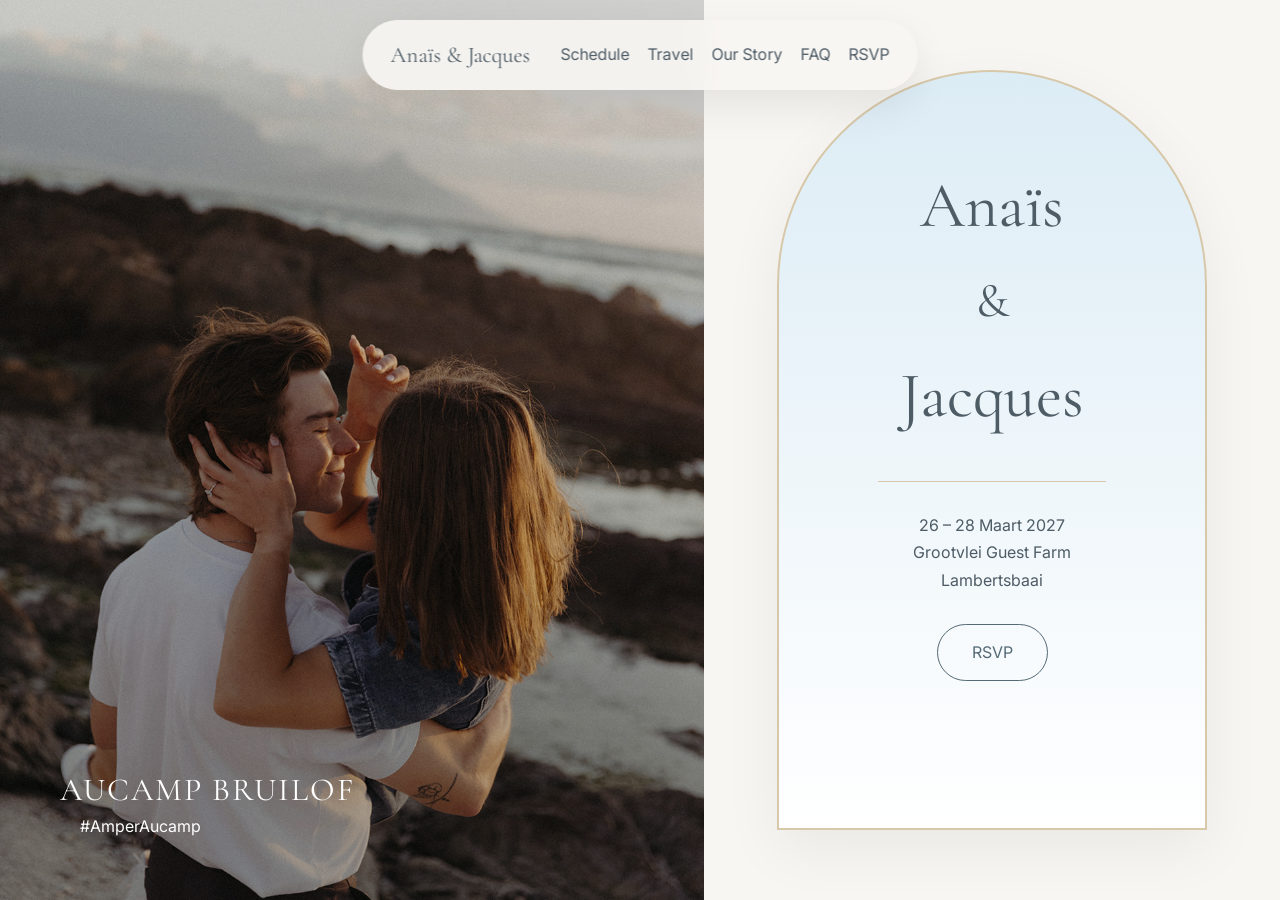
==== index.html @ 13b6222b "first commit" ====
<!DOCTYPE html>
<html lang="en">
<head>
    <meta charset="UTF-8">
    <meta name="viewport" content="width=device-width, initial-scale=1.0">
    <title>Anaïs & Jacques | West Coast Wedding</title>
    <link rel="preconnect" href="https://fonts.googleapis.com">
    <link rel="preconnect" href="https://fonts.gstatic.com" crossorigin>
    <link href="https://fonts.googleapis.com/css2?family=Cormorant+Garamond:wght@300;400;500;600&family=Inter:wght@300;400;500&display=swap" rel="stylesheet">
    <link rel="stylesheet" href="css/main.css">
</head>
<body>

<nav class="floating-nav">
    <div class="brand">Anaïs & Jacques</div>
    <div class="nav-links">
        <a href="#schedule">Schedule</a>
        <a href="#travel">Travel</a>
        <a href="#story">Our Story</a>
        <a href="#faq">FAQ</a>
        <a href="rsvp.html" class="nav-rsvp">RSVP</a>
    </div>
</nav>

<div class="site-split">
    <aside id="leftPanel" class="left-fixed" data-default-bg="assets/images/hero.jpg">
        <div class="left-overlay">
            <p class="hero-title">Aucamp Bruilof</p>
            <p class="hero-hashtag">#AmperAucamp</p>
        </div>
    </aside>

    <main id="rightScroll" class="right-scroll">

        <section class="hero-invitation" id="home" data-bg="assets/images/hero.jpg">
            <div class="invitation-arch">
                <h2>Anaïs</h2>
                <div class="amp">&</div>
                <h2>Jacques</h2>
                <div class="divider"></div>
                <p>26 – 28 Maart 2027</p>
                <p>Grootvlei Guest Farm</p>
                <p>Lambertsbaai</p>
                <a class="btn" href="rsvp.html">RSVP</a>
            </div>
        </section>

        <section class="content-section" id="schedule" data-bg="assets/images/placeholder.jpg">
            <div class="content-panel">
                <h2>Schedule</h2>

                <div class="timeline-item">
                    <h3>Vrydag · 26 Maart</h3>
                    <h4>2:00 PM - Aankoms</h4>
                    <p>Gaste is welkom om vanaf 2:00 PM te arriveer.</p>
                    <!-- <h4>5:00 PM - Verwelkoming</h4> -->
                    <h4>6:00 PM - Verwelkomingsbraai</h4>
                    <p>Sluit by ons aan vir ’n ontspanne aand van lekker kos, drankies en goeie geselskap terwyl ons die trounaweek saam afskop.</p>
                </div>

                <div class="timeline-item">
                    <h3>Saterdag · 27 Maart</h3>
                    <h4>8:30 AM - Troudag Ontbyt</h4>
                    <p>Gaste word uitgenooi vir 'n ontspanne oggend van lekker kos en drankies.</p>
                    <h4>Troudag Placeholder</h4>
                    <p>Placeholdeer</p>
                    <h4>4:00 PM - Seremonie</h4>
                    <p>Seremonie, Canapes en Onthaal</p>
                </div>

                <div class="timeline-item">
                    <h3>Sondag · 28 Maart</h3>
                    <h4>8:30 AM - Afskeidsontbyt</h4>
                    <p>’n Ontspanne ontbyt om die naweek saam af te sluit </p>
                    <h4>11:00 AM - Vertrek</h4>
                </div>
            </div>
        </section>

        <section class="content-section" id="travel" data-bg="assets/images/placeholder.jpg">
            <div class="content-panel">
                <h2>Travel</h2>

                <div class="info-card">
                    <h3>Hoe om daar te kom</h3>
                    <p>Vir gaste wat invlieg, is die naaste lughawe Kaapstad Internasionale Lughawe.
                        Vanaf die lughawe is Lambertsbaai ongeveer 3 ure se ry langs die Weskus. Ons beveel aan dat gaste ’n motor huur of saamry waar moontlik.</p>
                    <!-- add spaces between paragraphs -->
                    <p>&nbsp</p>
                    <p style="font-weight: bold;">Indien genoeg belangstelling op die RSVP vorm aangedui word, sal ons ook ’n shuttle service vanaf Kaapstad reël.</p>
                    <p>&nbsp</p>
                    <p>Die rit bied pragtige Weskus-landskappe en is deel van die ervaring van die naweek. Ons sien uit daarna om julle daar te verwelkom!</p>
                </div>

                <div class="info-card">
                    <h3>Verblyf</h3>
                    <p>Daar is meer as genoeg verblyf op die venue vir al die gaste. Dit sal nader aan die tyd gefinaliseer word</p>
                    <p>&nbsp</p>
                    <p>Vir beplannings- en begrotingsdoeleindes beveel ons aan dat gaste voorsiening maak vir ongeveer R1 500 tot R2 000 per kamer per nag. Die finale bedrag kan effens wissel afhangend van die spesifieke verblyf wat toegeken word.</p>
                    <p>&nbsp</p>
                    <p style="font-weight: bold;">Die meeste van die verblyfopsies is geprys vir twee persone wat ’n kamer deel, en ontbyt vir Saterdag- en Sondagoggend is by die verblyf ingesluit.</p>
                    <p>&nbsp</p>
                    <p>Verdere besonderhede sal mettertyd gekommunikeer word.</p>
                </div>

                <div class="info-card">
                    <h3>Things To Do</h3>
                    <p>Explore the beaches, harbour and West Coast attractions.</p>
                </div>
            </div>
        </section>

        <section class="content-section" id="story" data-bg="assets/images/placeholder.jpg">
            <div class="content-panel">
                <h2>Our Story</h2>
                <p>Add your story here.</p>

                <div class="gallery-grid">
                    <div class="gallery-placeholder"></div>
                    <div class="gallery-placeholder"></div>
                    <div class="gallery-placeholder"></div>
                    <div class="gallery-placeholder"></div>
                </div>
            </div>
        </section>

        <section class="weekend-intro" data-bg="assets/images/placeholder.jpg">
            <div class="intro-inner">
                <h2>Sien jou by die Weskus</h2>
                <p>
                    Join us for a relaxed wedding weekend surrounded by ocean views,
                    great food and the people we love most.
                </p>
            </div>
        </section>

        <section class="faq-section" id="faq" data-bg="assets/images/placeholder.jpg">
            <h2>Questions & Answers</h2>

            <details><summary>What should I wear?</summary><p>Dress code details.</p></details>
            <details><summary>Can I bring a plus one?</summary><p>Invitation specific.</p></details>
            <details><summary>Where should we stay?</summary><p>Accommodation information.</p></details>
        </section>

        <footer>
            <p>Anaïs & Jacques · West Coast Wedding Weekend · March 2027</p>
        </footer>

    </main>
</div>

<script src="js/split-scroll.js"></script>
</body>
</html>
---- css/main.css ----
@import url('https://fonts.googleapis.com/css2?family=Cormorant+Garamond:wght@300;400;500;600&family=Inter:wght@300;400;500&display=swap');

:root {
  --paper: #f8f6f2;
  --paper-dark: #ece6dc;
  --sky: #dcecf5;
  --ocean: #7ea9bb;
  --deep: #556a75;
  --gold: #d8c8aa;
  --text: #4e5c66;
}

* {
  margin: 0;
  padding: 0;
  box-sizing: border-box;
}

html {
  scroll-behavior: smooth;
}

body {
  font-family: 'Inter', sans-serif;
  background: var(--paper);
  color: var(--text);
  line-height: 1.7;
}

/* Make the page use a fixed left column and a scrollable right column */
html, body {
  height: 100%;
}

body {
  overflow: hidden; /* only the right panel scrolls */
}

.site-split {
  min-height: 100vh;
}

.left-fixed {
  position: fixed;
  left: 0;
  top: 0;
  bottom: 0;
  width: 55%;
  background: linear-gradient(rgba(0,0,0,0.18), rgba(0,0,0,0.35)), url('../assets/images/hero.jpg') center/cover no-repeat;
  background-position: 50% 70%; /* nudge focal point (X% Y%) */
  z-index: 1;
  display: flex;
  align-items: flex-end;
  padding: 60px;
  color: white;
  transition: background-image 400ms ease, opacity 300ms ease;
}

.left-fixed .left-overlay {
  position: relative;
  z-index: 2;
}

.right-scroll {
  margin-left: 55%;
  height: 100vh;
  overflow-y: auto;
  -webkit-overflow-scrolling: touch;
  position: relative;
  z-index: 2;
  background: transparent;
}

/* Ensure each right-side section can occupy viewport height so image swaps are noticeable */
.right-scroll section,
.right-scroll footer {
  min-height: 100vh;
}

/* Mobile image block (inserted by JS) - hidden by default */
.mobile-image {
  display: none;
  width: 100%;
  position: relative;
  background-size: cover;
  background-position: center center;
  background-repeat: no-repeat;
  overflow: hidden;
}

.mobile-image .mobile-overlay {
  position: absolute;
  left: 0;
  right: 0;
  bottom: 12%;
  color: white;
  text-align: center;
  padding: 0 20px;
  z-index: 2;
}

.mobile-image .mobile-overlay h1 {
  font-size: 2.6rem;
  margin: 6px 0 4px;
}

.mobile-image.mobile-hero {
  min-height: 100vh;
}

.mobile-image:not(.mobile-hero) {
  min-height: 50vh;
}

/* Narrower left column for smaller screens */

h1, h2, h3, h4 {
  font-family: 'Cormorant Garamond', serif;
  font-weight: 400;
}

.floating-nav {
  position: fixed;
  top: 20px;
  left: 50%;
  transform: translateX(-50%);
  z-index: 1000;
  background: rgba(248,246,242,0.92);
  backdrop-filter: blur(12px);
  border-radius: 999px;
  padding: 16px 28px;
  display: flex;
  gap: 30px;
  align-items: center;
  box-shadow: 0 15px 40px rgba(0,0,0,0.08);
}

.brand {
  font-family: 'Cormorant Garamond', serif;
  font-size: 1.4rem;
}

.nav-links {
  display: flex;
  gap: 18px;
}

.nav-links a {
  text-decoration: none;
  color: var(--text);
}

.hero-layout {
  display: grid;
  grid-template-columns: 62% 38%;
  min-height: 100vh;
}

.hero-photo {
  position: relative;
  min-height: 100vh;
  background: linear-gradient(rgba(0,0,0,0.15), rgba(0,0,0,0.35)),
              url('../assets/images/hero.jpg') center center/cover no-repeat;
  background-position: 50% 35%;
}

.hero-gradient {
  position: absolute;
  inset: 0;
}

.hero-copy {
  position: absolute;
  left: 70px;
  bottom: 70px;
  color: white;
}

.hero-copy h1 {
  font-size: 6rem;
  line-height: 0.9;
  margin: 15px 0;
}

.hero-date,
.hero-title {
  font-family: 'Cormorant Garamond', serif;
  font-weight: 400;
  letter-spacing: 2px;
  text-transform: uppercase;
  font-size: 2rem;
}

.hero-hashtag {
  font-size: 1rem;
  margin-top: -5px;
  margin-left: 20px;
}

.hero-invitation {
  display: flex;
  justify-content: center;
  align-items: center;
  padding: 50px;
  background: var(--paper);
}

.invitation-arch {
  width: 100%;
  max-width: 430px;
  min-height: 760px;
  background: linear-gradient(to bottom, var(--sky), white);
  border: 2px solid var(--gold);
  border-radius: 260px 260px 0 0;
  padding: 80px 50px;
  text-align: center;
  box-shadow: 0 20px 60px rgba(0,0,0,0.06);
}

.eyebrow {
  text-transform: uppercase;
  letter-spacing: 3px;
  font-size: 0.8rem;
}

.invitation-arch h2 {
  font-size: 4rem;
}

.amp {
  font-size: 3rem;
  font-family: 'Cormorant Garamond', serif;
}

.divider {
  height: 1px;
  width: 70%;
  margin: 30px auto;
  background: var(--gold);
}

.btn {
  display: inline-block;
  margin-top: 30px;
  padding: 14px 34px;
  border: 1px solid var(--deep);
  border-radius: 999px;
  text-decoration: none;
  color: var(--deep);
  transition: 0.25s;
}

.btn:hover {
  background: var(--deep);
  color: white;
}

.split-section {
  display: grid;
  grid-template-columns: 55% 45%;
  min-height: 100vh;
}

.image-panel {
  background: url('../assets/images/placeholder.jpg') center center/cover no-repeat;
}

.content-panel {
  padding: 120px 70px;
  display: flex;
  flex-direction: column;
  justify-content: center;
}

.content-panel h2 {
  font-size: 4.5rem;
  margin-bottom: 40px;
}

.timeline-item,
.info-card {
  padding: 28px 0;
  border-top: 1px solid #d8d8d8;
}

.timeline-item h4,
.info-card h3 {
  font-size: 2rem;
  margin: 10px 0;
}

.weekend-intro {
  padding: 140px 30px;
  text-align: center;
  background: linear-gradient(to bottom, var(--paper), var(--sky));
}

.weekend-intro h2 {
  font-size: 5rem;
  margin-bottom: 20px;
}

.weekend-intro p {
  max-width: 700px;
  margin: auto;
}

.gallery-grid {
  display: grid;
  grid-template-columns: 1fr 1fr;
  gap: 20px;
  margin-top: 40px;
}

.gallery-placeholder {
  height: 240px;
  background: var(--sky);
  border-radius: 14px;
}

.faq-section {
  max-width: 1000px;
  margin: auto;
  padding: 120px 30px;
}

.faq-section h2 {
  font-size: 4rem;
  text-align: center;
  margin-bottom: 40px;
}

.details,
details {
  background: white;
  padding: 24px;
  margin-bottom: 16px;
  border-radius: 12px;
  box-shadow: 0 5px 15px rgba(0,0,0,0.04);
}

summary {
  cursor: pointer;
}

footer {
  padding: 60px;
  text-align: center;
  background: var(--paper-dark);
}

@media (max-width: 1100px) {
  .hero-layout,
  .split-section {
    grid-template-columns: 1fr;
  }

  /* Stack the left panel and right content on small screens */
  body {
    overflow: auto;
  }

  .left-fixed {
    position: relative;
    width: 100%;
    height: auto;
    padding: 30px;
  }


  /* On small screens we hide the fixed left column and instead show stacked
     mobile image blocks (inserted by JS) above each section. */
  .left-fixed {
    display: none;
  }

  .mobile-image {
    display: block;
    min-height: 100vh; /* full viewport image for each section on mobile */
    background-position: 50% 30%;
  }

  .mobile-image.mobile-hero {
    min-height: 100vh;
  }

  .left-fixed .left-overlay {
    opacity: 1 !important; /* fallback in case left panel shows */
    position: relative;
    text-align: center;
    transform: translateY(0);
    margin: 0 auto;
    max-width: 90%;
  }

  .left-fixed .left-overlay h1 {
    font-size: 3rem;
    line-height: 1.02;
    margin: 10px 0 6px;
  }

  .left-fixed .left-overlay .hero-date,
  .left-fixed .left-overlay .hero-location {
    font-size: 0.95rem;
    margin-bottom: 8px;
  }

  .right-scroll {
    margin-left: 0;
    height: auto;
    overflow: visible;
  }

  .hero-photo {
    min-height: 70vh;
  }

  .hero-copy h1 {
    font-size: 4rem;
  }

  .content-panel {
    padding: 70px 30px;
  }

  .floating-nav {
    display: none;
  }
}
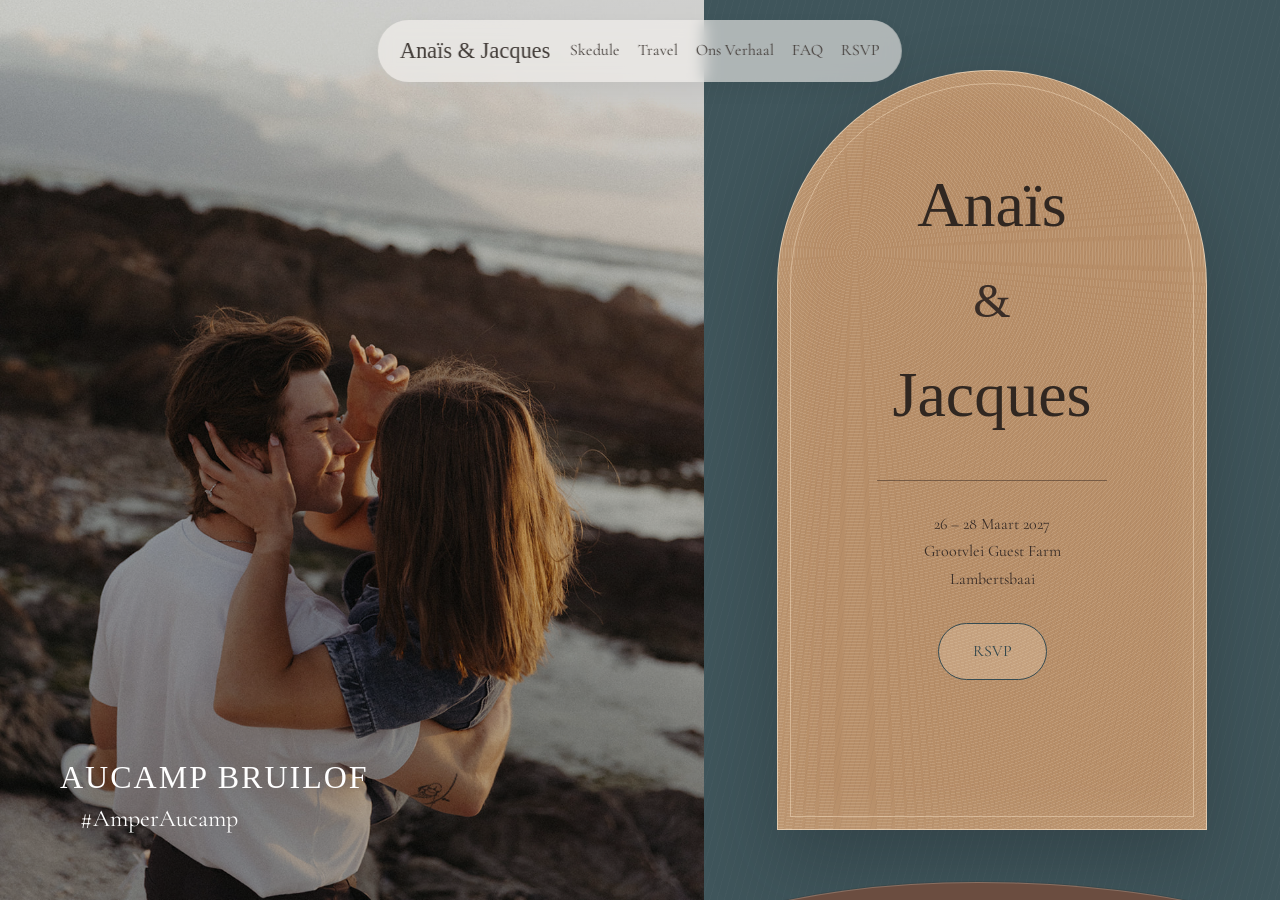
==== commit 452f9a0d: "Base changes" ====
--- a/index.html
+++ b/index.html
@@ -3,10 +3,10 @@
 <head>
     <meta charset="UTF-8">
     <meta name="viewport" content="width=device-width, initial-scale=1.0">
-    <title>Anaïs & Jacques | West Coast Wedding</title>
+    <title>Anaïs & Jacques | Weskus Troue</title>
     <link rel="preconnect" href="https://fonts.googleapis.com">
     <link rel="preconnect" href="https://fonts.gstatic.com" crossorigin>
-    <link href="https://fonts.googleapis.com/css2?family=Cormorant+Garamond:wght@300;400;500;600&family=Inter:wght@300;400;500&display=swap" rel="stylesheet">
+    <link href="https://fonts.googleapis.com/css2?family=Cormorant+Garamond:wght@300;400;500;600&amp;family=Manrope:wght@300;400;500&amp;display=swap" rel="stylesheet">
     <link rel="stylesheet" href="css/main.css">
 </head>
 <body>
@@ -14,9 +14,9 @@
 <nav class="floating-nav">
     <div class="brand">Anaïs & Jacques</div>
     <div class="nav-links">
-        <a href="#schedule">Schedule</a>
+        <a href="#schedule">Skedule</a>
         <a href="#travel">Travel</a>
-        <a href="#story">Our Story</a>
+        <a href="#story">Ons Verhaal</a>
         <a href="#faq">FAQ</a>
         <a href="rsvp.html" class="nav-rsvp">RSVP</a>
     </div>
@@ -47,7 +47,7 @@
 
         <section class="content-section" id="schedule" data-bg="assets/images/placeholder.jpg">
             <div class="content-panel">
-                <h2>Schedule</h2>
+                <h2>Skedule</h2>
 
                 <div class="timeline-item">
                     <h3>Vrydag · 26 Maart</h3>
@@ -102,19 +102,12 @@
                     <p>&nbsp</p>
                     <p>Verdere besonderhede sal mettertyd gekommunikeer word.</p>
                 </div>
-
-                <div class="info-card">
-                    <h3>Things To Do</h3>
-                    <p>Explore the beaches, harbour and West Coast attractions.</p>
-                </div>
             </div>
         </section>
 
         <section class="content-section" id="story" data-bg="assets/images/placeholder.jpg">
             <div class="content-panel">
-                <h2>Our Story</h2>
-                <p>Add your story here.</p>
-
+                <h2>Ons Verhaal</h2>
                 <div class="gallery-grid">
                     <div class="gallery-placeholder"></div>
                     <div class="gallery-placeholder"></div>
@@ -128,22 +121,63 @@
             <div class="intro-inner">
                 <h2>Sien jou by die Weskus</h2>
                 <p>
-                    Join us for a relaxed wedding weekend surrounded by ocean views,
-                    great food and the people we love most.
+                    Sluit by ons aan vir ’n ontspanne trounaweek, omring deur see-uitsigte, 
+                    heerlike kos en die mense vir wie ons die liefste is.
                 </p>
             </div>
         </section>
 
         <section class="faq-section" id="faq" data-bg="assets/images/placeholder.jpg">
-            <h2>Questions & Answers</h2>
+                <h2>Gereelde Vrae</h2>
+                <details>
+                    <summary>Kan ek ’n +1 bring?</summary>
+                    <p>Slegs as dit op jou uitnodiging vermeld is.</p>
+                </details>
 
-            <details><summary>What should I wear?</summary><p>Dress code details.</p></details>
-            <details><summary>Can I bring a plus one?</summary><p>Invitation specific.</p></details>
-            <details><summary>Where should we stay?</summary><p>Accommodation information.</p></details>
+                <details>
+                    <summary>Is kinders welkom?</summary>
+                    <p>Ja, kinders is welkom by die venue. Sien asseblief die RSVP vraag.</p>
+                </details>
+
+                <details>
+                    <summary>Het julle dieetopsies?</summary>
+                    <p>Laat ons asseblief weet op die RSVP as jy ’n spesiale dieet het (bv. vegetarïer, vegan, gluten‑vry).</p>
+                </details>
+
+                <details>
+                    <summary>Wanneer moet ek arriveer / check‑in?</summary>
+                    <p>Gaste word vanaf 14:00 verwelkom.</p>
+                </details>
+
+                <details>
+                    <summary>Is daar parkering by die venue?</summary>
+                    <p>Ja — daar is parkering op die perseel. Saamry word aangemoedig waar moontlik.</p>
+                </details>
+
+                <details>
+                    <summary>Is daar ’n shuttle vanaf Kaapstad?</summary>
+                    <p>Ons sal ’n shuttle oorweeg indien genoeg gaste dit versoek; merk dit asseblief op jou RSVP.</p>
+                </details>
+
+                <details>
+                    <summary>Waar bly ons oor?</summary>
+                    <p>Daar is meer as genoeg verblyf op die venue beskikbaar.</p>
+                </details>
+
+                <details>
+                    <summary>Waar stuur ek geskenke?</summary>
+                    <p>Geskenke is nie verpligtend nie; ons sal 'n QR-kode beskikbaar he indien jy wil bydra :)</p>
+                </details>
+
+                <details>
+                    <summary>Wanneer moet ek RSVP?</summary>
+                    <p>RSVP asseblief voor die datum wat op die uitnodiging aangedui word sodat ons spyseniering en sitplekke kan reël.</p>
+                </details>
+
         </section>
 
         <footer>
-            <p>Anaïs & Jacques · West Coast Wedding Weekend · March 2027</p>
+            <p>Anaïs & Jacques · Weskus Trounaweek · Maart 2027</p>
         </footer>
 
     </main>
@@ -151,4 +185,4 @@
 
 <script src="js/split-scroll.js"></script>
 </body>
-</html>+</html>
--- a/css/main.css
+++ b/css/main.css
@@ -1,13 +1,17 @@
-@import url('https://fonts.googleapis.com/css2?family=Cormorant+Garamond:wght@300;400;500;600&family=Inter:wght@300;400;500&display=swap');
+@import url('https://fonts.googleapis.com/css2?family=Cormorant+Garamond:wght@300;400;500;600&family=Cormorant Garamond:wght@300;400;500&display=swap');
 
 :root {
-  --paper: #f8f6f2;
-  --paper-dark: #ece6dc;
-  --sky: #dcecf5;
-  --ocean: #7ea9bb;
-  --deep: #556a75;
-  --gold: #d8c8aa;
-  --text: #4e5c66;
+  --paper: #eee5d8;
+  --paper-dark: #d8c7b2;
+  --sky: #9aadb0;
+  --ocean: #607d86;
+  --deep: #354b52;
+  --gold: #bd9670;
+  --text: #403a36;
+  --ivory: #f5ede1;
+  --umber: #6b4d40;
+  --clay: #89624c;
+  --slate: #4d6870;
 }
 
 * {
@@ -21,7 +25,7 @@
 }
 
 body {
-  font-family: 'Inter', sans-serif;
+  font-family: 'Cormorant Garamond', sans-serif;
   background: var(--paper);
   color: var(--text);
   line-height: 1.7;
@@ -65,6 +69,7 @@
   margin-left: 55%;
   height: 100vh;
   overflow-y: auto;
+  overflow-x: hidden;
   -webkit-overflow-scrolling: touch;
   position: relative;
   z-index: 2;
@@ -115,7 +120,7 @@
 /* Narrower left column for smaller screens */
 
 h1, h2, h3, h4 {
-  font-family: 'Cormorant Garamond', serif;
+  font-family: 'Playfair Display', serif;
   font-weight: 400;
 }
 
@@ -125,18 +130,19 @@
   left: 50%;
   transform: translateX(-50%);
   z-index: 1000;
-  background: rgba(248,246,242,0.92);
-  backdrop-filter: blur(12px);
+  /* more see-through */
+  background: rgba(248,246,242,0.6);
+  backdrop-filter: blur(8px);
   border-radius: 999px;
-  padding: 16px 28px;
+  padding: 12px 22px;
   display: flex;
-  gap: 30px;
+  gap: 20px;
   align-items: center;
-  box-shadow: 0 15px 40px rgba(0,0,0,0.08);
+  box-shadow: 0 8px 20px rgba(0,0,0,0.05);
 }
 
 .brand {
-  font-family: 'Cormorant Garamond', serif;
+  font-family: 'Playfair Display', serif;
   font-size: 1.4rem;
 }
 
@@ -184,7 +190,7 @@
 
 .hero-date,
 .hero-title {
-  font-family: 'Cormorant Garamond', serif;
+  font-family: 'Playfair Display', serif;
   font-weight: 400;
   letter-spacing: 2px;
   text-transform: uppercase;
@@ -192,7 +198,7 @@
 }
 
 .hero-hashtag {
-  font-size: 1rem;
+  font-size: 1.5rem;
   margin-top: -5px;
   margin-left: 20px;
 }
@@ -202,19 +208,40 @@
   justify-content: center;
   align-items: center;
   padding: 50px;
-  background: var(--paper);
+  background-color: #3f555b;
+  background-image:
+    repeating-linear-gradient(105deg, rgba(255, 255, 255, 0.018) 0 1px, transparent 1px 7px);
 }
 
 .invitation-arch {
+  position: relative;
+  isolation: isolate;
+  overflow: hidden;
   width: 100%;
   max-width: 430px;
   min-height: 760px;
-  background: linear-gradient(to bottom, var(--sky), white);
-  border: 2px solid var(--gold);
+  background-color: #b78e68;
+  background-image:
+    repeating-radial-gradient(circle at 18% 24%, rgba(255, 244, 225, 0.13) 0 0.7px, transparent 0.8px 3px),
+    repeating-linear-gradient(103deg, rgba(67, 43, 31, 0.045) 0 1px, transparent 1px 5px);
+  border: 1px solid rgba(247, 230, 207, 0.68);
   border-radius: 260px 260px 0 0;
   padding: 80px 50px;
   text-align: center;
-  box-shadow: 0 20px 60px rgba(0,0,0,0.06);
+  color: #392d27;
+  box-shadow:
+    0 30px 75px rgba(24, 32, 34, 0.32),
+    inset 0 0 55px rgba(255, 239, 216, 0.15);
+}
+
+.invitation-arch::before {
+  content: '';
+  position: absolute;
+  inset: 12px;
+  z-index: -1;
+  border: 1px solid rgba(255, 237, 211, 0.4);
+  border-radius: 248px 248px 0 0;
+  pointer-events: none;
 }
 
 .eyebrow {
@@ -225,18 +252,31 @@
 
 .invitation-arch h2 {
   font-size: 4rem;
+  color: #302721;
 }
 
 .amp {
   font-size: 3rem;
-  font-family: 'Cormorant Garamond', serif;
+  font-family: 'Playfair Display', serif;
 }
 
 .divider {
   height: 1px;
   width: 70%;
   margin: 30px auto;
-  background: var(--gold);
+  background: rgba(61, 43, 34, 0.52);
+}
+
+.invitation-arch .btn {
+  border-color: #344b52;
+  color: #2f454c;
+  background: rgba(244, 226, 202, 0.24);
+}
+
+.invitation-arch .btn:hover {
+  border-color: #455c6c;
+  background: #455c6c;
+  color: #f7f1e8;
 }
 
 .btn {
@@ -273,14 +313,109 @@
 }
 
 .content-panel h2 {
+  position: relative;
   font-size: 4.5rem;
   margin-bottom: 40px;
+}
+
+.content-panel h2::after {
+  content: '';
+  display: block;
+  width: 52px;
+  height: 1px;
+  margin-top: 16px;
+  background: currentColor;
+  opacity: 0.45;
+}
+
+.content-section {
+  position: relative;
+  z-index: 2;
+  margin-top: 54px;
+  box-shadow: inset 0 24px 45px -48px rgba(31, 24, 21, 0.8);
+}
+
+.content-section::before,
+.weekend-intro::before,
+.faq-section::before,
+footer::before {
+  content: '';
+  position: absolute;
+  top: -72px;
+  left: -12%;
+  width: 124%;
+  height: 108px;
+  background: inherit;
+  border-radius: 48% 52% 0 0 / 100% 100% 0 0;
+  box-shadow:
+    inset 0 1px rgba(255, 244, 228, 0.2),
+    0 -1px rgba(44, 33, 28, 0.16);
+  pointer-events: none;
+}
+
+.content-section::after,
+.weekend-intro::after,
+.faq-section::after {
+  content: '';
+  position: absolute;
+  top: -35px;
+  left: 9%;
+  width: 82%;
+  height: 30px;
+  border-top: 1px solid rgba(255, 241, 220, 0.22);
+  border-radius: 50%;
+  pointer-events: none;
+}
+
+#travel::before,
+.faq-section::before {
+  left: -7%;
+  width: 118%;
+  border-radius: 56% 44% 0 0 / 100% 100% 0 0;
+  transform: rotate(-1.25deg);
+  transform-origin: center bottom;
+}
+
+#story::before,
+.weekend-intro::before {
+  left: -15%;
+  width: 130%;
+  border-radius: 43% 57% 0 0 / 100% 100% 0 0;
+  transform: rotate(1deg);
+  transform-origin: center bottom;
+}
+
+#schedule {
+  background-color: var(--umber);
+  color: var(--ivory);
+}
+
+#travel {
+  background-color: var(--slate);
+  color: var(--ivory);
+}
+
+#story {
+  background-color: var(--clay);
+  color: var(--ivory);
+}
+
+#schedule .content-panel h2 {
+  color: #f0d8be;
+}
+
+#travel .content-panel h2 {
+  color: #dce8e7;
+}
+
+#story .content-panel h2 {
+  color: #f1d7bc;
 }
 
 .timeline-item,
 .info-card {
   padding: 28px 0;
-  border-top: 1px solid #d8d8d8;
+  border-top: 1px solid rgba(255, 244, 228, 0.25);
 }
 
 .timeline-item h4,
@@ -290,9 +425,13 @@
 }
 
 .weekend-intro {
+  position: relative;
+  z-index: 3;
+  margin-top: 54px;
   padding: 140px 30px;
   text-align: center;
-  background: linear-gradient(to bottom, var(--paper), var(--sky));
+  background: #2f454c;
+  color: var(--ivory);
 }
 
 .weekend-intro h2 {
@@ -314,14 +453,22 @@
 
 .gallery-placeholder {
   height: 240px;
-  background: var(--sky);
+  background: rgba(245, 237, 225, 0.18);
+  border: 1px solid rgba(245, 237, 225, 0.24);
   border-radius: 14px;
 }
 
 .faq-section {
-  max-width: 1000px;
-  margin: auto;
-  padding: 120px 30px;
+  position: relative;
+  z-index: 4;
+  width: 100%;
+  max-width: none;
+  margin-top: 54px;
+  padding: 120px clamp(30px, 8vw, 90px);
+  background-color: #b99978;
+  background-image:
+    repeating-linear-gradient(102deg, rgba(70, 49, 38, 0.025) 0 1px, transparent 1px 6px);
+  color: #392f2a;
 }
 
 .faq-section h2 {
@@ -332,11 +479,15 @@
 
 .details,
 details {
-  background: white;
+  max-width: 820px;
+  margin-right: auto;
+  margin-left: auto;
+  background: rgba(244, 232, 216, 0.9);
   padding: 24px;
   margin-bottom: 16px;
   border-radius: 12px;
-  box-shadow: 0 5px 15px rgba(0,0,0,0.04);
+  border: 1px solid rgba(76, 54, 42, 0.2);
+  box-shadow: 0 10px 28px rgba(62, 43, 34, 0.12);
 }
 
 summary {
@@ -344,12 +495,329 @@
 }
 
 footer {
+  position: relative;
+  z-index: 5;
+  margin-top: 54px;
   padding: 60px;
   text-align: center;
+  background: #302b29;
+  color: #dccbb8;
+}
+
+footer::before {
+  left: -8%;
+  width: 116%;
+  height: 96px;
+  border-radius: 52% 48% 0 0 / 100% 100% 0 0;
+}
+
+/* RSVP */
+.rsvp-page {
+  min-height: 100%;
+  overflow: auto;
+  background: var(--paper);
+}
+
+.rsvp-layout {
+  min-height: 100vh;
+  display: grid;
+  grid-template-columns: 45% 55%;
+}
+
+.rsvp-visual {
+  position: relative;
+  display: flex;
+  align-items: flex-end;
+  min-height: 100vh;
+  padding: 60px;
+  color: white;
+  background:
+    linear-gradient(rgba(24, 35, 42, 0.12), rgba(24, 35, 42, 0.48)),
+    url('../assets/images/hero.jpg') 50% 70% / cover no-repeat;
+}
+
+.rsvp-visual-copy {
+  position: relative;
+  z-index: 1;
+}
+
+.rsvp-visual-copy h1 {
+  max-width: 600px;
+  margin: 8px 0 14px;
+  font-size: clamp(3.5rem, 7vw, 6.5rem);
+  line-height: 0.86;
+  font-weight: 300;
+}
+
+.rsvp-visual-copy h1 span {
+  display: block;
+  margin: 8px 0;
+  font-size: 0.55em;
+  font-style: italic;
+}
+
+.rsvp-visual-copy > p:last-child {
+  letter-spacing: 0.05em;
+}
+
+.rsvp-home-link {
+  position: fixed;
+  top: 28px;
+  left: 32px;
+  z-index: 10;
+  display: inline-flex;
+  align-items: center;
+  gap: 10px;
+  padding: 10px 18px;
+  border-radius: 999px;
+  color: var(--deep);
+  background: rgba(238, 229, 216, 0.94);
+  border: 1px solid rgba(74, 57, 47, 0.14);
+  box-shadow: 0 10px 30px rgba(48, 35, 29, 0.14);
+  text-decoration: none;
+  font-size: 0.82rem;
+  backdrop-filter: blur(10px);
+}
+
+.rsvp-form-panel {
+  min-height: 100vh;
+  display: flex;
+  flex-direction: column;
+  justify-content: center;
+  padding: 70px clamp(32px, 7vw, 110px) 45px;
+  background-color: #d6c1a8;
+  background-image:
+    repeating-linear-gradient(102deg, rgba(74, 52, 40, 0.025) 0 1px, transparent 1px 7px);
+}
+
+.rsvp-progress {
+  width: min(100%, 640px);
+  margin: 0 auto 50px;
+  color: var(--deep);
+  font-size: 0.72rem;
+  letter-spacing: 0.14em;
+  text-transform: uppercase;
+}
+
+.progress-track {
+  height: 2px;
+  margin-top: 12px;
+  overflow: hidden;
   background: var(--paper-dark);
 }
 
+.progress-bar {
+  width: 12.5%;
+  height: 100%;
+  background: var(--ocean);
+  transition: width 350ms ease;
+}
+
+.rsvp-form {
+  width: min(100%, 640px);
+  margin: 0 auto;
+}
+
+.rsvp-step {
+  display: none;
+  border: 0;
+  animation: rsvpStepIn 400ms ease both;
+}
+
+.rsvp-step.is-active {
+  display: block;
+}
+
+.rsvp-step > label,
+.rsvp-step legend {
+  display: block;
+  width: 100%;
+  margin-bottom: 12px;
+  color: var(--text);
+  font-family: 'Playfair Display', serif;
+  font-size: clamp(2.4rem, 4.5vw, 4rem);
+  font-weight: 400;
+  line-height: 1.05;
+}
+
+.question-number {
+  margin-bottom: 14px;
+  color: var(--ocean);
+  font-size: 0.72rem;
+  letter-spacing: 0.18em;
+  text-transform: uppercase;
+}
+
+.question-help {
+  margin-bottom: 30px;
+  color: #655d57;
+  font-size: 0.92rem;
+}
+
+.rsvp-step input[type='text'],
+.rsvp-step input[type='email'],
+.rsvp-step select,
+.rsvp-step textarea {
+  width: 100%;
+  border: 0;
+  border-bottom: 1px solid #aeb8bc;
+  border-radius: 0;
+  outline: 0;
+  padding: 15px 3px;
+  color: var(--text);
+  background: transparent;
+  font: inherit;
+  font-size: 1.05rem;
+  transition: border-color 200ms ease, box-shadow 200ms ease;
+}
+
+.rsvp-step textarea {
+  resize: vertical;
+}
+
+.rsvp-step select {
+  cursor: pointer;
+}
+
+.rsvp-step input:focus,
+.rsvp-step select:focus,
+.rsvp-step textarea:focus {
+  border-color: var(--ocean);
+  box-shadow: 0 1px 0 var(--ocean);
+}
+
+.choice-grid {
+  display: grid;
+  grid-template-columns: 1fr 1fr;
+  gap: 14px;
+}
+
+.choice-grid-stacked {
+  grid-template-columns: 1fr;
+}
+
+.choice-card {
+  position: relative;
+  cursor: pointer;
+}
+
+.choice-card input {
+  position: absolute;
+  opacity: 0;
+  pointer-events: none;
+}
+
+.choice-card span {
+  display: flex;
+  align-items: center;
+  min-height: 64px;
+  padding: 16px 20px;
+  border: 1px solid rgba(78, 58, 47, 0.28);
+  border-radius: 12px;
+  background: rgba(244, 232, 216, 0.45);
+  transition: border-color 200ms ease, background 200ms ease, transform 200ms ease;
+}
+
+.choice-card:hover span {
+  border-color: var(--ocean);
+  transform: translateY(-2px);
+}
+
+.choice-card input:focus-visible + span {
+  outline: 2px solid var(--ocean);
+  outline-offset: 3px;
+}
+
+.choice-card input:checked + span {
+  border-color: var(--ocean);
+  background: rgba(96, 125, 134, 0.25);
+}
+
+.rsvp-actions {
+  display: flex;
+  gap: 12px;
+  margin-top: 48px;
+}
+
+.rsvp-button {
+  min-width: 120px;
+  padding: 13px 28px;
+  border: 1px solid var(--deep);
+  border-radius: 999px;
+  color: white;
+  background: var(--deep);
+  font: inherit;
+  cursor: pointer;
+  transition: color 200ms ease, background 200ms ease, transform 200ms ease;
+}
+
+.rsvp-button:hover {
+  transform: translateY(-2px);
+  background: #425863;
+}
+
+.rsvp-button-secondary {
+  color: var(--deep);
+  background: transparent;
+}
+
+.rsvp-button-secondary:hover {
+  color: white;
+}
+
+#backButton,
+#submitButton {
+  display: none;
+}
+
+.form-error {
+  min-height: 24px;
+  margin-top: 14px;
+  color: #9b554c;
+  font-size: 0.85rem;
+}
+
+.rsvp-success {
+  width: min(100%, 640px);
+  margin: 0 auto;
+  animation: rsvpStepIn 400ms ease both;
+}
+
+.rsvp-success h2 {
+  margin-bottom: 18px;
+  font-size: clamp(3.5rem, 7vw, 6rem);
+  line-height: 1;
+}
+
+.rsvp-success p:not(.question-number) {
+  margin-bottom: 32px;
+  color: #655d57;
+}
+
+.rsvp-success .rsvp-button {
+  display: inline-block;
+  text-decoration: none;
+}
+
+@keyframes rsvpStepIn {
+  from { opacity: 0; transform: translateY(12px); }
+  to { opacity: 1; transform: translateY(0); }
+}
+
 @media (max-width: 1100px) {
+  html,
+  body {
+    width: 100%;
+    max-width: 100%;
+    overflow-x: hidden;
+  }
+
+  .site-split,
+  .right-scroll {
+    width: 100%;
+    max-width: 100%;
+  }
+
   .hero-layout,
   .split-section {
     grid-template-columns: 1fr;
@@ -357,7 +825,8 @@
 
   /* Stack the left panel and right content on small screens */
   body {
-    overflow: auto;
+    overflow-x: hidden;
+    overflow-y: auto;
   }
 
   .left-fixed {
@@ -376,12 +845,18 @@
 
   .mobile-image {
     display: block;
+    width: 100%;
+    max-width: 100%;
     min-height: 100vh; /* full viewport image for each section on mobile */
     background-position: 50% 30%;
   }
 
   .mobile-image.mobile-hero {
+    width: 100%;
     min-height: 100vh;
+    min-height: 100svh;
+    background-size: cover !important;
+    background-position: 50% 50% !important;
   }
 
   .left-fixed .left-overlay {
@@ -408,7 +883,16 @@
   .right-scroll {
     margin-left: 0;
     height: auto;
-    overflow: visible;
+    overflow-x: hidden;
+    overflow-y: visible;
+  }
+
+  .content-section,
+  .weekend-intro,
+  .faq-section,
+  footer {
+    width: 100%;
+    max-width: 100%;
   }
 
   .hero-photo {
@@ -426,4 +910,114 @@
   .floating-nav {
     display: none;
   }
-}
+
+  .rsvp-layout {
+    grid-template-columns: 38% 62%;
+  }
+
+  .rsvp-visual {
+    display: flex;
+    min-height: 100vh;
+    padding: 40px 28px;
+  }
+}
+
+@media (max-width: 760px) {
+  .hero-invitation {
+    min-height: 100svh;
+    padding: 28px 18px;
+  }
+
+  .invitation-arch {
+    width: min(100%, 360px);
+    min-height: min(720px, calc(100svh - 56px));
+    padding: clamp(64px, 10vh, 88px) 28px 48px;
+    border-radius: 190px 190px 0 0;
+  }
+
+  .invitation-arch::before {
+    inset: 9px;
+    border-radius: 181px 181px 0 0;
+  }
+
+  .invitation-arch h2 {
+    font-size: clamp(3.25rem, 17vw, 4rem);
+    line-height: 0.95;
+    overflow-wrap: normal;
+  }
+
+  .invitation-arch .amp {
+    margin: 14px 0;
+    font-size: 2.6rem;
+    line-height: 1;
+  }
+
+  .invitation-arch .divider {
+    margin: 26px auto;
+  }
+
+  .invitation-arch p {
+    font-size: 0.92rem;
+    line-height: 1.55;
+  }
+
+  .invitation-arch .btn {
+    margin-top: 24px;
+  }
+
+  .rsvp-layout {
+    display: block;
+  }
+
+  .rsvp-visual {
+    min-height: 32vh;
+    padding: 78px 24px 26px;
+    background-position: 50% 60%;
+  }
+
+  .rsvp-visual-copy h1 {
+    font-size: 3.2rem;
+  }
+
+  .rsvp-visual-copy h1 span {
+    display: inline;
+    margin: 0;
+  }
+
+  .rsvp-visual-copy > p:last-child {
+    font-size: 0.78rem;
+  }
+
+  .rsvp-home-link {
+    top: 18px;
+    left: 18px;
+  }
+
+  .rsvp-form-panel {
+    min-height: 68vh;
+    justify-content: flex-start;
+    padding: 38px 24px 32px;
+  }
+
+  .rsvp-progress {
+    margin-bottom: 38px;
+  }
+
+  .rsvp-step > label,
+  .rsvp-step legend {
+    font-size: 2.55rem;
+  }
+
+  .choice-grid {
+    grid-template-columns: 1fr;
+  }
+
+  .rsvp-actions {
+    margin-top: 38px;
+  }
+
+  .rsvp-button {
+    flex: 1;
+    min-width: 0;
+  }
+}
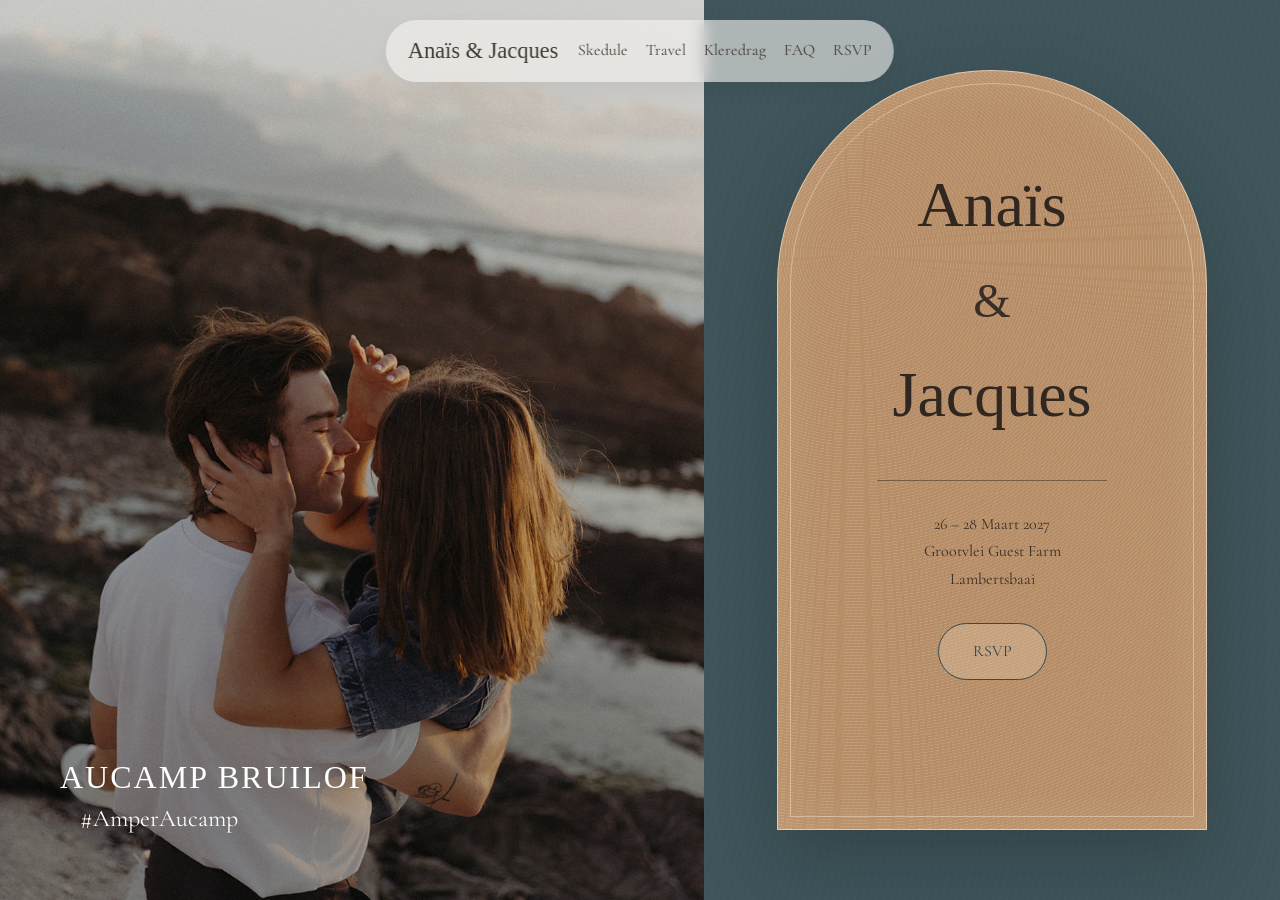
==== commit f2d105ab: "Polishing" ====
--- a/index.html
+++ b/index.html
@@ -16,7 +16,7 @@
     <div class="nav-links">
         <a href="#schedule">Skedule</a>
         <a href="#travel">Travel</a>
-        <a href="#story">Ons Verhaal</a>
+        <a href="#kleredrag">Kleredrag</a>
         <a href="#faq">FAQ</a>
         <a href="rsvp.html" class="nav-rsvp">RSVP</a>
     </div>
@@ -45,39 +45,76 @@
             </div>
         </section>
 
-        <section class="content-section" id="schedule" data-bg="assets/images/placeholder.jpg">
+        <section class="content-section" id="schedule" data-bg="assets/images/image1.jpg">
             <div class="content-panel">
                 <h2>Skedule</h2>
 
                 <div class="timeline-item">
                     <h3>Vrydag · 26 Maart</h3>
-                    <h4>2:00 PM - Aankoms</h4>
-                    <p>Gaste is welkom om vanaf 2:00 PM te arriveer.</p>
-                    <!-- <h4>5:00 PM - Verwelkoming</h4> -->
-                    <h4>6:00 PM - Verwelkomingsbraai</h4>
-                    <p>Sluit by ons aan vir ’n ontspanne aand van lekker kos, drankies en goeie geselskap terwyl ons die trounaweek saam afskop.</p>
+                    <div class="timeline">
+                        <div class="event">
+                            <div class="event-body">
+                                <h4>2:00 PM — Aankoms</h4>
+                                <p>Gaste is welkom om vanaf 2:00 PM te arriveer.</p>
+                            </div>
+                        </div>
+
+                        <div class="event">
+                            <div class="event-body">
+                                <h4>6:00 PM — Verwelkomingsbraai</h4>
+                                <p>Sluit by ons aan vir ’n ontspanne aand van lekker kos, drankies en goeie geselskap terwyl ons die trounaweek saam afskop.</p>
+                            </div>
+                        </div>
+                    </div>
                 </div>
 
                 <div class="timeline-item">
                     <h3>Saterdag · 27 Maart</h3>
-                    <h4>8:30 AM - Troudag Ontbyt</h4>
-                    <p>Gaste word uitgenooi vir 'n ontspanne oggend van lekker kos en drankies.</p>
-                    <h4>Troudag Placeholder</h4>
-                    <p>Placeholdeer</p>
-                    <h4>4:00 PM - Seremonie</h4>
-                    <p>Seremonie, Canapes en Onthaal</p>
+                    <div class="timeline">
+                        <div class="event">
+                            <div class="event-body">
+                                <h4>8:30 AM — Troudag Ontbyt</h4>
+                                <p>Gaste word uitgenooi vir 'n ontspanne oggend van lekker kos en drankies.</p>
+                            </div>
+                        </div>
+
+                        <div class="event">
+                            <div class="event-body">
+                                <h4>Troudag Placeholder</h4>
+                                <p>Placeholdeer</p>
+                            </div>
+                        </div>
+
+                        <div class="event">
+                            <div class="event-body">
+                                <h4>4:00 PM — Seremonie</h4>
+                                <p>Seremonie, Canapes en Onthaal</p>
+                            </div>
+                        </div>
+                    </div>
                 </div>
 
                 <div class="timeline-item">
                     <h3>Sondag · 28 Maart</h3>
-                    <h4>8:30 AM - Afskeidsontbyt</h4>
-                    <p>’n Ontspanne ontbyt om die naweek saam af te sluit </p>
-                    <h4>11:00 AM - Vertrek</h4>
-                </div>
-            </div>
-        </section>
-
-        <section class="content-section" id="travel" data-bg="assets/images/placeholder.jpg">
+                    <div class="timeline">
+                        <div class="event">
+                            <div class="event-body">
+                                <h4>8:30 AM — Afskeidsontbyt</h4>
+                                <p>’n Ontspanne ontbyt om die naweek saam af te sluit </p>
+                            </div>
+                        </div>
+
+                        <div class="event">
+                            <div class="event-body">
+                                <h4>11:00 AM — Vertrek</h4>
+                            </div>
+                        </div>
+                    </div>
+                </div>
+            </div>
+        </section>
+
+        <section class="content-section" id="travel" data-bg="assets/images/image2.jpg">
             <div class="content-panel">
                 <h2>Travel</h2>
 
@@ -105,19 +142,25 @@
             </div>
         </section>
 
-        <section class="content-section" id="story" data-bg="assets/images/placeholder.jpg">
+        <section class="content-section" id="kleredrag" data-bg="assets/images/image3.jpg">
             <div class="content-panel">
-                <h2>Ons Verhaal</h2>
-                <div class="gallery-grid">
-                    <div class="gallery-placeholder"></div>
-                    <div class="gallery-placeholder"></div>
-                    <div class="gallery-placeholder"></div>
-                    <div class="gallery-placeholder"></div>
-                </div>
-            </div>
-        </section>
-
-        <section class="weekend-intro" data-bg="assets/images/placeholder.jpg">
+                <h2>Kleredrag</h2>
+
+                <div class="dress-grid">
+                    <div class="dress-text">
+                        <p>Ons beoog ’n elegante, gemaklike atmosfeer — dink slim‑kasueel met ’n tikkie feestelikheid. Vir die seremonie beveel ons ligte neutrale kleure, sagte materiale en gemaklike skoene aan.</p>
+                        <p>Vir die naweek se aktiwiteite is gemaklike kleding aanvraags, terwyl die aandfunksie meer formeel kan wees (rokke/chinos, elegante tops, ens.). Indien jy onseker is, kies altyd iets gemakliks en beeldskoon.</p>
+                        <p>Hieronder is 'n klein voorbeeldkollage met idees. Dit is net riglyne — dra wat jou gemaklik en gelukkig maak!</p>
+                    </div>
+
+                    <div class="dress-image-wrap">
+                        <img class="dress-image" src="assets/images/placeholder.jpg" alt="Kleredrag Collage Placeholder">
+                    </div>
+                </div>
+            </div>
+        </section>
+
+        <section class="weekend-intro" data-bg="assets/images/image4.jpg">
             <div class="intro-inner">
                 <h2>Sien jou by die Weskus</h2>
                 <p>
@@ -127,7 +170,7 @@
             </div>
         </section>
 
-        <section class="faq-section" id="faq" data-bg="assets/images/placeholder.jpg">
+        <section class="faq-section" id="faq" data-bg="assets/images/image5.jpg">
                 <h2>Gereelde Vrae</h2>
                 <details>
                     <summary>Kan ek ’n +1 bring?</summary>
--- a/css/main.css
+++ b/css/main.css
@@ -331,91 +331,78 @@
 .content-section {
   position: relative;
   z-index: 2;
-  margin-top: 54px;
-  box-shadow: inset 0 24px 45px -48px rgba(31, 24, 21, 0.8);
-}
-
-.content-section::before,
-.weekend-intro::before,
-.faq-section::before,
-footer::before {
-  content: '';
-  position: absolute;
-  top: -72px;
-  left: -12%;
-  width: 124%;
-  height: 108px;
-  background: inherit;
-  border-radius: 48% 52% 0 0 / 100% 100% 0 0;
-  box-shadow:
-    inset 0 1px rgba(255, 244, 228, 0.2),
-    0 -1px rgba(44, 33, 28, 0.16);
-  pointer-events: none;
-}
-
-.content-section::after,
-.weekend-intro::after,
-.faq-section::after {
-  content: '';
-  position: absolute;
-  top: -35px;
-  left: 9%;
-  width: 82%;
-  height: 30px;
-  border-top: 1px solid rgba(255, 241, 220, 0.22);
-  border-radius: 50%;
-  pointer-events: none;
-}
-
-#travel::before,
-.faq-section::before {
-  left: -7%;
-  width: 118%;
-  border-radius: 56% 44% 0 0 / 100% 100% 0 0;
-  transform: rotate(-1.25deg);
-  transform-origin: center bottom;
-}
-
-#story::before,
-.weekend-intro::before {
-  left: -15%;
-  width: 130%;
-  border-radius: 43% 57% 0 0 / 100% 100% 0 0;
-  transform: rotate(1deg);
-  transform-origin: center bottom;
+  margin-top: 0;
+  box-shadow: inset 0 1px rgba(255, 248, 235, 0.32);
 }
 
 #schedule {
-  background-color: var(--umber);
-  color: var(--ivory);
+  background: linear-gradient(180deg, #cdb395 0%, #e0c9ab 18%, #e7d8c5 100%);
+  color: #44382f;
 }
 
 #travel {
-  background-color: var(--slate);
-  color: var(--ivory);
+  background: linear-gradient(180deg, #e7d8c5 0%, #d7c3a8 42%, #cab292 100%);
+  color: #44382f;
 }
 
 #story {
-  background-color: var(--clay);
-  color: var(--ivory);
+  background: linear-gradient(180deg, #cab292 0%, #dcc8ae 48%, #eadfce 100%);
+  color: #44382f;
 }
 
 #schedule .content-panel h2 {
-  color: #f0d8be;
+  color: #665044;
 }
 
 #travel .content-panel h2 {
-  color: #dce8e7;
+  color: #5f5045;
 }
 
 #story .content-panel h2 {
-  color: #f1d7bc;
+  color: #6a5242;
 }
 
 .timeline-item,
 .info-card {
   padding: 28px 0;
-  border-top: 1px solid rgba(255, 244, 228, 0.25);
+  border-top: 1px solid rgba(91, 70, 55, 0.18);
+}
+
+/* Travel section cards: two-column grid on desktop, subtle paper cards */
+#travel .content-panel {
+  display: grid;
+  grid-template-columns: 1fr 1fr;
+  gap: 28px;
+  align-items: start;
+}
+
+#travel .content-panel h2 {
+  grid-column: 1 / -1;
+  margin-bottom: 8px;
+}
+
+#travel .info-card {
+  padding: 22px;
+  border-top: none;
+  background: rgba(247,241,235,0.35);
+  border-radius: 12px;
+  border: 1px solid rgba(200,170,140,0.08);
+  box-shadow: 0 6px 20px rgba(40,30,24,0.04);
+  transition: transform 220ms ease, box-shadow 220ms ease;
+}
+
+#travel .info-card h3 {
+  margin-top: 0;
+  color: #5a4840;
+}
+
+#travel .info-card p { color: #545f60; line-height: 1.6; }
+
+#travel .info-card:hover { transform: translateY(-4px); box-shadow: 0 12px 30px rgba(36,28,22,0.06); }
+
+@media (max-width: 1100px) {
+  #travel .content-panel { grid-template-columns: 1fr; }
+  #travel .info-card { padding: 18px; }
 }
 
 .timeline-item h4,
@@ -424,14 +411,179 @@
   margin: 10px 0;
 }
 
+/* Timeline / schedule styling */
+.timeline-item {
+  /* very subtle warm paper tint */
+  background: rgba(248,244,238,0.45);
+  border-radius: 12px;
+  padding: 24px 32px;
+  border: 1px solid rgba(200,170,140,0.08);
+  box-shadow: 0 6px 16px rgba(45,34,28,0.035);
+  margin-bottom: 20px;
+  transition: transform 220ms ease, box-shadow 220ms ease;
+}
+
+.timeline-item:hover { transform: translateY(-4px); box-shadow: 0 12px 30px rgba(40,30,24,0.06); }
+
+.timeline-item h3 {
+  font-size: 1.45rem;
+  margin-bottom: 10px;
+  color: #6a5242;
+  font-weight: 500;
+}
+
+.timeline-list {
+  display: flex;
+  flex-direction: column;
+  gap: 12px;
+}
+
+/* Alternating vertical timeline */
+.timeline {
+  position: relative;
+  margin: 18px 0 0;
+  padding: 10px 0 20px;
+}
+
+.timeline:before {
+  content: '';
+  position: absolute;
+  left: 50%;
+  top: 0;
+  bottom: 0;
+  width: 2px;
+  background: linear-gradient(180deg, rgba(216,200,160,0.9), rgba(216,200,160,0.4));
+  transform: translateX(-50%);
+}
+
+.timeline .event {
+  position: relative;
+  width: 50%;
+  padding: 12px 24px;
+  box-sizing: border-box;
+}
+
+.timeline .event:nth-child(odd) {
+  left: 0;
+  text-align: right;
+  margin-left: 0;
+}
+
+.timeline .event:nth-child(even) {
+  left: 50%;
+  text-align: left;
+}
+
+.timeline .event:after {
+  content: '';
+  position: absolute;
+  top: 22px;
+  width: 12px;
+  height: 12px;
+  background: var(--gold);
+  border-radius: 50%;
+  box-shadow: 0 2px 6px rgba(0,0,0,0.12);
+}
+
+.timeline .event:nth-child(odd):after { right: -6px; }
+.timeline .event:nth-child(even):after { left: -6px; }
+
+.timeline .event .event-body {
+  display: inline-block;
+  max-width: 380px;
+  vertical-align: top;
+}
+
+@media (max-width: 1100px) {
+  .timeline:before { left: 8px; }
+  .timeline .event { width: 100%; padding-left: 28px; padding-right: 16px; text-align: left; }
+  .timeline .event:nth-child(odd), .timeline .event:nth-child(even) { left: 0; }
+  .timeline .event:after { left: 8px; }
+  .timeline .event .event-body { max-width: 100%; }
+}
+
+.event-body {
+  padding: 12px 14px;
+  /* keep content readable but avoid stark white */
+  background: rgba(255,255,250,0.06);
+  border-radius: 8px;
+  border-left: 3px solid rgba(216,200,160,0.6);
+  color: #4e6166;
+}
+
+.event-body h4 {
+  font-size: 1.12rem;
+  margin-bottom: 6px;
+  color: #4a3b34;
+  font-family: 'Cormorant Garamond', serif;
+}
+
+/* Kleredrag (dress code) section styling */
+#kleredrag .content-panel {
+  display: block;
+}
+
+.dress-grid {
+  display: grid;
+  /* stack vertically: text above image to avoid squishing on wide screens */
+  grid-template-columns: 1fr;
+  gap: 28px;
+  align-items: start;
+  margin-top: 18px;
+}
+
+.dress-text p {
+  margin-bottom: 14px;
+  color: #58463f;
+  line-height: 1.7;
+}
+
+.dress-image-wrap {
+  display: flex;
+  align-items: center;
+  justify-content: center;
+}
+
+.dress-image {
+  width: 100%;
+  max-width: 720px;
+  height: auto;
+  aspect-ratio: 3/4;
+  object-fit: cover;
+  border-radius: 12px;
+  border: 1px solid rgba(200,170,140,0.08);
+  box-shadow: 0 10px 30px rgba(40,30,24,0.06);
+  margin: 0 auto;
+}
+
+@media (max-width: 1100px) {
+  .dress-grid {
+    grid-template-columns: 1fr;
+    gap: 18px;
+  }
+  .dress-image {
+    width: 84%;
+    margin: 0 auto;
+    aspect-ratio: 3/4;
+  }
+}
+
+.event-body p { margin: 0; color: #5b6a72; }
+
+@media (min-width: 1100px) {
+  .timeline-item { padding: 34px 46px; }
+  .timeline-list { gap: 16px; }
+  .event-body h4 { font-size: 1.3rem; }
+}
+
 .weekend-intro {
   position: relative;
   z-index: 3;
-  margin-top: 54px;
+  margin-top: 0;
   padding: 140px 30px;
   text-align: center;
-  background: #2f454c;
-  color: var(--ivory);
+  background: linear-gradient(180deg, #eadfce 0%, #d9c2a4 46%, #b99a78 100%);
+  color: #44382f;
 }
 
 .weekend-intro h2 {
@@ -453,8 +605,8 @@
 
 .gallery-placeholder {
   height: 240px;
-  background: rgba(245, 237, 225, 0.18);
-  border: 1px solid rgba(245, 237, 225, 0.24);
+  background: rgba(255, 248, 235, 0.34);
+  border: 1px solid rgba(96, 74, 57, 0.14);
   border-radius: 14px;
 }
 
@@ -463,12 +615,10 @@
   z-index: 4;
   width: 100%;
   max-width: none;
-  margin-top: 54px;
+  margin-top: 0;
   padding: 120px clamp(30px, 8vw, 90px);
-  background-color: #b99978;
-  background-image:
-    repeating-linear-gradient(102deg, rgba(70, 49, 38, 0.025) 0 1px, transparent 1px 6px);
-  color: #392f2a;
+  background: linear-gradient(180deg, #b99a78 0%, #d4bea0 38%, #eee5d8 100%);
+  color: #44382f;
 }
 
 .faq-section h2 {
@@ -497,18 +647,11 @@
 footer {
   position: relative;
   z-index: 5;
-  margin-top: 54px;
+  margin-top: 0;
   padding: 60px;
   text-align: center;
-  background: #302b29;
-  color: #dccbb8;
-}
-
-footer::before {
-  left: -8%;
-  width: 116%;
-  height: 96px;
-  border-radius: 52% 48% 0 0 / 100% 100% 0 0;
+  background: linear-gradient(180deg, #eee5d8 0%, #d8c7b2 100%);
+  color: #5d4b3f;
 }
 
 /* RSVP */
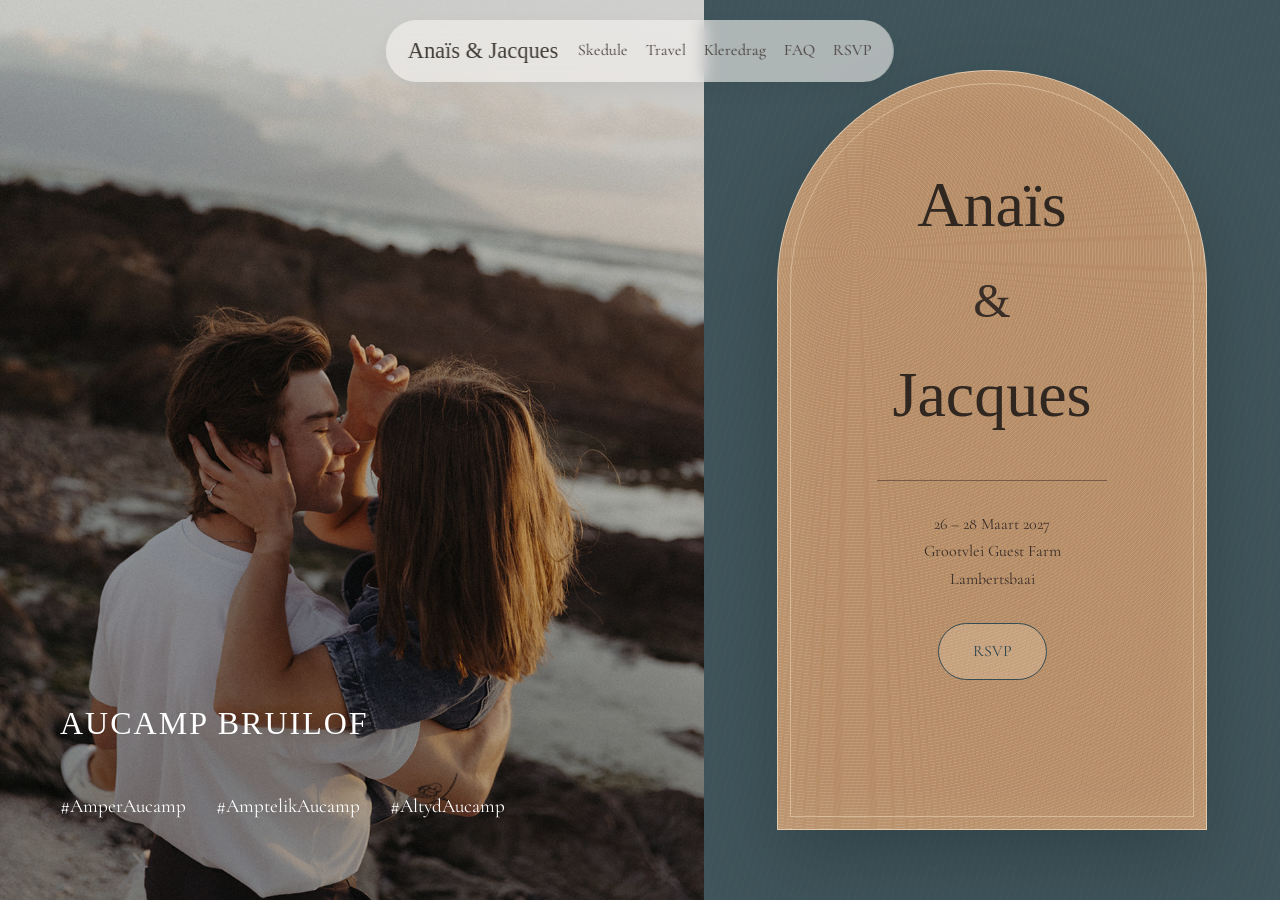
==== commit f1a461b3: "netlify - party rsvp fixed, countdown and general fixes" ====
--- a/index.html
+++ b/index.html
@@ -26,7 +26,22 @@
     <aside id="leftPanel" class="left-fixed" data-default-bg="assets/images/hero.jpg">
         <div class="left-overlay">
             <p class="hero-title">Aucamp Bruilof</p>
-            <p class="hero-hashtag">#AmperAucamp</p>
+            <div class="hashtag-container">
+                <div class="hashtag-group">
+                    <span class="hashtag" id="hashtag-amper">
+                        #AmperAucamp
+                        <span class="countdown" id="countdown-amper"></span>
+                    </span>
+                    <span class="hashtag" id="hashtag-amptelik">
+                        #AmptelikAucamp
+                        <span class="countdown" id="countdown-ceremony"></span>
+                    </span>
+                    <span class="hashtag" id="hashtag-altyd">
+                        #AltydAucamp
+                        <span class="countdown" id="countdown-altyd"></span>
+                    </span>
+                </div>
+            </div>
         </div>
     </aside>
 
@@ -111,12 +126,23 @@
                         </div>
                     </div>
                 </div>
+
+                <div class="timeline-item">
+                    <h3>Nota</h3>
+                    <div class="timeline">
+                        <div class="event">
+                            <div class="event-body">
+                                <p>Hou die webwerf dop, die tydlyn sal nader aan tyd meer inligting gee.</p>
+                            </div>
+                        </div>
+                    </div>
+                </div>
             </div>
         </section>
 
         <section class="content-section" id="travel" data-bg="assets/images/image2.jpg">
             <div class="content-panel">
-                <h2>Travel</h2>
+                <h2>Reis</h2>
 
                 <div class="info-card">
                     <h3>Hoe om daar te kom</h3>
@@ -148,13 +174,11 @@
 
                 <div class="dress-grid">
                     <div class="dress-text">
-                        <p>Ons beoog ’n elegante, gemaklike atmosfeer — dink slim‑kasueel met ’n tikkie feestelikheid. Vir die seremonie beveel ons ligte neutrale kleure, sagte materiale en gemaklike skoene aan.</p>
-                        <p>Vir die naweek se aktiwiteite is gemaklike kleding aanvraags, terwyl die aandfunksie meer formeel kan wees (rokke/chinos, elegante tops, ens.). Indien jy onseker is, kies altyd iets gemakliks en beeldskoon.</p>
-                        <p>Hieronder is 'n klein voorbeeldkollage met idees. Dit is net riglyne — dra wat jou gemaklik en gelukkig maak!</p>
+                        <p>Dink Italian Coastal Elegance - ligte materiale, natuurlike teksture, sagte blompatrone en son-gewaste kluere wat pas by 'n ontspanne Weskus-naweek. Die seremonie vind op die strand plaas, daarom word gemaklike skoene aangemoedig. </p>
                     </div>
 
                     <div class="dress-image-wrap">
-                        <img class="dress-image" src="assets/images/placeholder.jpg" alt="Kleredrag Collage Placeholder">
+                        <img class="dress-image" src="assets/images/dresscode_collage.png" alt="Kleredrag Collage Placeholder">
                     </div>
                 </div>
             </div>
@@ -227,5 +251,6 @@
 </div>
 
 <script src="js/split-scroll.js"></script>
+<script src="js/hashtag-countdown.js"></script>
 </body>
 </html>
--- a/css/main.css
+++ b/css/main.css
@@ -201,6 +201,46 @@
   font-size: 1.5rem;
   margin-top: -5px;
   margin-left: 20px;
+}
+
+.hashtag-container {
+  margin-top: 40px;
+  width: 100%;
+  display: flex;
+  justify-content: center;
+}
+
+.hashtag-group {
+  display: flex;
+  gap: 30px;
+  align-items: flex-start;
+  justify-content: center;
+  flex-wrap: wrap;
+}
+
+.hashtag {
+  font-size: 1.2rem;
+  position: relative;
+  transition: opacity 400ms ease;
+  display: inline-block;
+  white-space: nowrap;
+  min-height: 50px;
+  display: flex;
+  flex-direction: column;
+  align-items: center;
+}
+
+.hashtag.greyed-out {
+  opacity: 0.4;
+  color: rgba(255, 255, 255, 0.5);
+}
+
+.countdown {
+  display: block;
+  font-size: 0.7rem;
+  margin-top: 4px;
+  font-weight: 500;
+  letter-spacing: 1px;
 }
 
 .hero-invitation {
@@ -350,6 +390,11 @@
   color: #44382f;
 }
 
+#kleredrag {
+  background: linear-gradient(180deg, #cab292 0%, #d5bfa0 44%, #e3d4c2 100%);
+  color: #44382f;
+}
+
 #schedule .content-panel h2 {
   color: #665044;
 }
@@ -548,8 +593,7 @@
   width: 100%;
   max-width: 720px;
   height: auto;
-  aspect-ratio: 3/4;
-  object-fit: cover;
+  object-fit: contain;
   border-radius: 12px;
   border: 1px solid rgba(200,170,140,0.08);
   box-shadow: 0 10px 30px rgba(40,30,24,0.06);
@@ -564,7 +608,7 @@
   .dress-image {
     width: 84%;
     margin: 0 auto;
-    aspect-ratio: 3/4;
+    object-fit: contain;
   }
 }
 
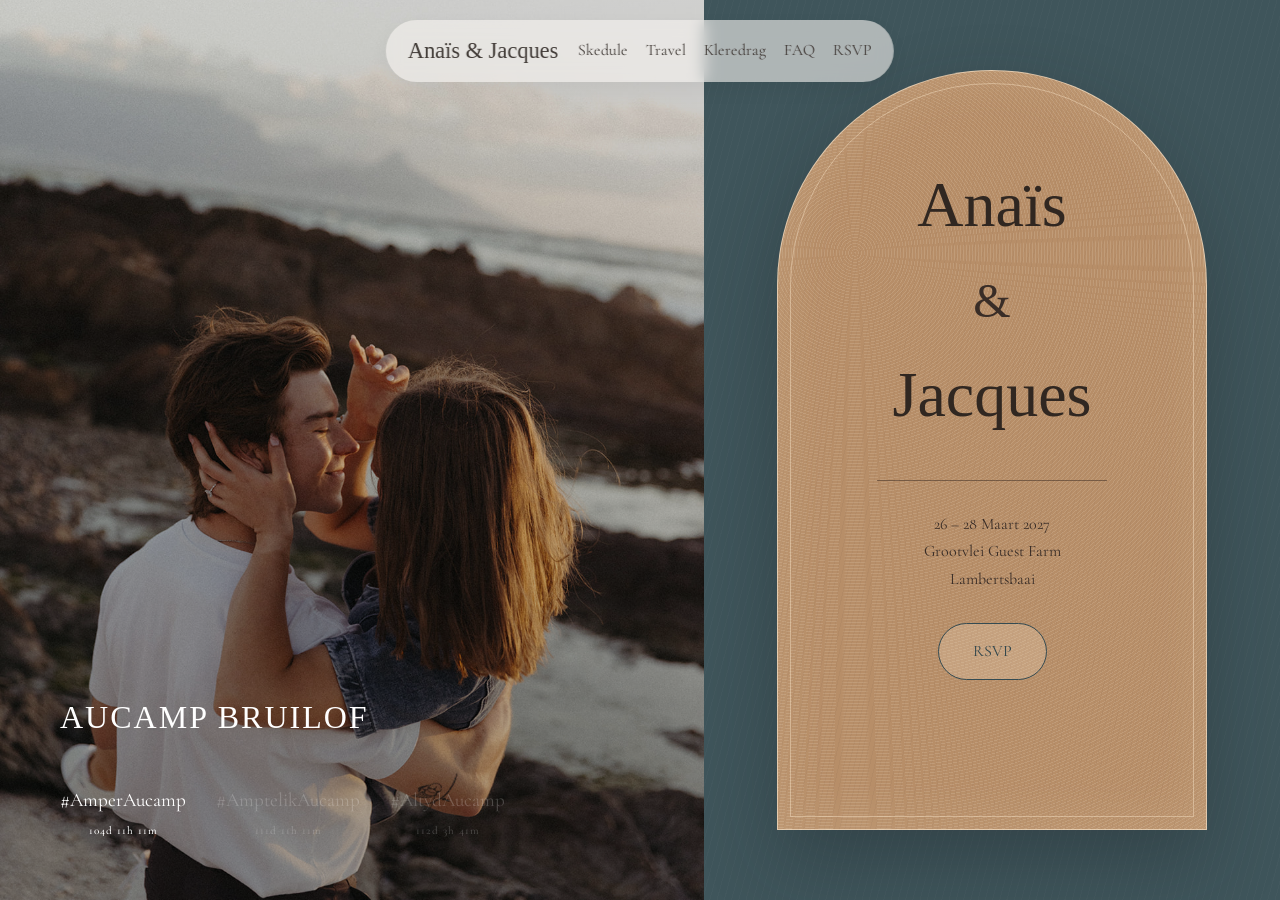
==== commit 3ec65b9c: "Minor revisions" ====
--- a/index.html
+++ b/index.html
@@ -89,16 +89,16 @@
                         <div class="event">
                             <div class="event-body">
                                 <h4>8:30 AM — Troudag Ontbyt</h4>
-                                <p>Gaste word uitgenooi vir 'n ontspanne oggend van lekker kos en drankies.</p>
-                            </div>
-                        </div>
-
-                        <div class="event">
+                                <p>Gaste word uitgenooi vir 'n ontspanne oggend van lekker kuier en gesels.</p>
+                            </div>
+                        </div>
+
+                        <!-- <div class="event">
                             <div class="event-body">
                                 <h4>Troudag Placeholder</h4>
                                 <p>Placeholdeer</p>
                             </div>
-                        </div>
+                        </div> -->
 
                         <div class="event">
                             <div class="event-body">
@@ -142,7 +142,7 @@
 
         <section class="content-section" id="travel" data-bg="assets/images/image2.jpg">
             <div class="content-panel">
-                <h2>Reis</h2>
+                <h2>Reis en Verblyf</h2>
 
                 <div class="info-card">
                     <h3>Hoe om daar te kom</h3>
@@ -157,11 +157,11 @@
 
                 <div class="info-card">
                     <h3>Verblyf</h3>
-                    <p>Daar is meer as genoeg verblyf op die venue vir al die gaste. Dit sal nader aan die tyd gefinaliseer word</p>
-                    <p>&nbsp</p>
-                    <p>Vir beplannings- en begrotingsdoeleindes beveel ons aan dat gaste voorsiening maak vir ongeveer R1 500 tot R2 000 per kamer per nag. Die finale bedrag kan effens wissel afhangend van die spesifieke verblyf wat toegeken word.</p>
-                    <p>&nbsp</p>
-                    <p style="font-weight: bold;">Die meeste van die verblyfopsies is geprys vir twee persone wat ’n kamer deel, en ontbyt vir Saterdag- en Sondagoggend is by die verblyf ingesluit.</p>
+                    <p>Daar is meer as genoeg verblyf op die venue vir al die gaste. Finale reëlings sal nader aan die tyd gefinaliseer word.</p>
+                    <p>&nbsp</p>
+                    <p>Vir beplannings- en begrotingsdoeleindes beveel ons aan dat gaste voorsiening maak vir ongeveer R1 500 tot R2 000 per kamer, <em>vir 2 mense </em>, per nag. Die finale bedrag kan effens wissel afhangend van die spesifieke verblyf wat toegeken word.</p>
+                    <p>&nbsp</p>
+                    <p style="font-weight: bold;">Die meeste van die verblyfopsies is geprys vir twee persone wat ’n kamer deel. Saterdag en Sondag ontbyt is by die verblyf ingesluit.</p>
                     <p>&nbsp</p>
                     <p>Verdere besonderhede sal mettertyd gekommunikeer word.</p>
                 </div>
@@ -207,13 +207,13 @@
                 </details>
 
                 <details>
-                    <summary>Het julle dieetopsies?</summary>
+                    <summary>Het julle dieetvereistes?</summary>
                     <p>Laat ons asseblief weet op die RSVP as jy ’n spesiale dieet het (bv. vegetarïer, vegan, gluten‑vry).</p>
                 </details>
 
                 <details>
                     <summary>Wanneer moet ek arriveer / check‑in?</summary>
-                    <p>Gaste word vanaf 14:00 verwelkom.</p>
+                    <p>Gaste word vanaf 2:00 PM op 26 Maart 2026 verwelkom.</p>
                 </details>
 
                 <details>
@@ -233,7 +233,10 @@
 
                 <details>
                     <summary>Waar stuur ek geskenke?</summary>
-                    <p>Geskenke is nie verpligtend nie; ons sal 'n QR-kode beskikbaar he indien jy wil bydra :)</p>
+                    <p>Julle teenwoordigheid is vir ons die grootste geskenk. Vir die wat graag iets ekstra
+                       wil gee, verkies ons n geldige bydrae wat ons kan gebruik vir ons toekoms saam.
+                       Daar sal 'n QR-kode beskikbaar wees vir die wat hiervan gebruik wil maak, maar voel asseblief
+                       onder geen verpligting nie.</p>
                 </details>
 
                 <details>
--- a/css/main.css
+++ b/css/main.css
@@ -547,6 +547,36 @@
   .timeline .event .event-body { max-width: 100%; }
 }
 
+/* Mobile: stack hashtags vertically and place countdown to the right of each hashtag */
+@media (max-width: 1100px) {
+  .hashtag-container { margin-top: 20px; }
+  .hashtag-group {
+    display: flex;
+    flex-direction: column;
+    gap: 12px;
+    align-items: flex-start;
+    justify-content: center;
+  }
+
+  .hashtag {
+    flex-direction: row;
+    align-items: center;
+    justify-content: flex-start;
+    gap: 10px;
+    white-space: normal;
+    min-height: 36px;
+    font-size: 1.05rem;
+  }
+
+  .hashtag .countdown {
+    margin-left: 8px;
+    margin-top: 0;
+    font-size: 0.9rem;
+  }
+
+  .hashtag.greyed-out { opacity: 0.45; }
+}
+
 .event-body {
   padding: 12px 14px;
   /* keep content readable but avoid stark white */
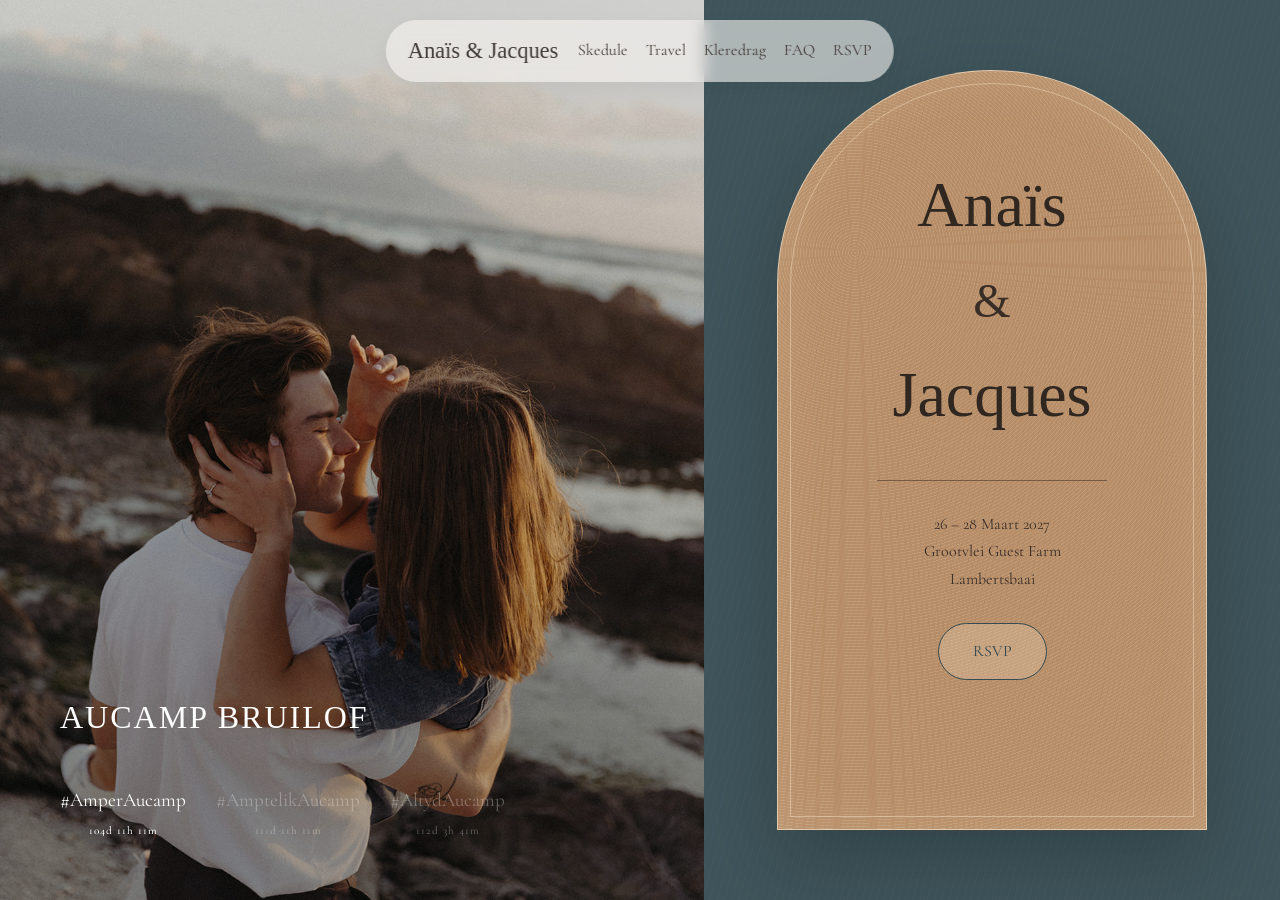
==== commit 8fb2d2e4: "Final Revisions V1" ====
--- a/index.html
+++ b/index.html
@@ -127,7 +127,7 @@
                     </div>
                 </div>
 
-                <div class="timeline-item">
+                <div class="timeline-item note">
                     <h3>Nota</h3>
                     <div class="timeline">
                         <div class="event">
--- a/css/main.css
+++ b/css/main.css
@@ -231,7 +231,7 @@
 }
 
 .hashtag.greyed-out {
-  opacity: 0.4;
+  opacity: 0.6;
   color: rgba(255, 255, 255, 0.5);
 }
 
@@ -547,6 +547,20 @@
   .timeline .event .event-body { max-width: 100%; }
 }
 
+/* Schedule note: not a timeline entry — present as a simple callout */
+#schedule .timeline-item.note .timeline:before { display: none; }
+#schedule .timeline-item.note .timeline .event { width: 100%; left: 0; padding-left: 0; padding-right: 0; text-align: left; }
+#schedule .timeline-item.note .timeline .event:after { display: none; }
+#schedule .timeline-item.note .timeline .event .event-body {
+  display: block;
+  max-width: 100%;
+  padding: 18px 16px;
+  background: rgba(255, 255, 250, 0.06);
+  border-left: none;
+  border-radius: 10px;
+  box-shadow: none;
+}
+
 /* Mobile: stack hashtags vertically and place countdown to the right of each hashtag */
 @media (max-width: 1100px) {
   .hashtag-container { margin-top: 20px; }
@@ -873,6 +887,7 @@
 
 .rsvp-step input[type='text'],
 .rsvp-step input[type='email'],
+.rsvp-step input[type='number'],
 .rsvp-step select,
 .rsvp-step textarea {
   width: 100%;
@@ -888,6 +903,62 @@
   transition: border-color 200ms ease, box-shadow 200ms ease;
 }
 
+/* Hide native number input controls but keep accessibility (visual custom appearance) */
+.rsvp-step input[type='number']::-webkit-outer-spin-button,
+.rsvp-step input[type='number']::-webkit-inner-spin-button {
+  -webkit-appearance: none;
+  margin: 0;
+}
+.rsvp-step input[type='number'] {
+  -moz-appearance: textfield; /* Firefox */
+  appearance: textfield;
+}
+
+/* Give number inputs a slightly tighter visual width for the value while keeping full-width layout */
+.rsvp-step input[type='number'] { padding-right: 10px; }
+
+/* Number input with custom +/- controls */
+.number-input {
+  display: inline-flex;
+  align-items: center;
+  gap: 8px;
+}
+.number-input input[type="number"] {
+  -webkit-appearance: none;
+  -moz-appearance: textfield;
+  appearance: textfield;
+  height: 48px;
+  padding: 12px 14px;
+  min-width: 84px;
+  text-align: center;
+  border-radius: 12px;
+  border: 1px solid rgba(78,58,47,0.14);
+  background: rgba(255,255,250,0.9);
+  font-size: 1.05rem;
+}
+.number-input button {
+  display: inline-flex;
+  align-items: center;
+  justify-content: center;
+  width: 40px;
+  height: 40px;
+  border-radius: 999px;
+  border: 1px solid rgba(78,58,47,0.14);
+  background: white;
+  color: var(--deep);
+  font-size: 1.1rem;
+  cursor: pointer;
+  transition: transform 160ms ease, background 160ms ease;
+}
+.number-input button:hover { transform: translateY(-2px); background: rgba(244,232,216,0.9); }
+.number-input button:active { transform: translateY(0); }
+
+@media (max-width: 760px) {
+  .number-input { gap: 6px; }
+  .number-input input[type="number"] { min-width: 72px; height: 44px; }
+  .number-input button { width: 36px; height: 36px; }
+}
+
 .rsvp-step textarea {
   resize: vertical;
 }
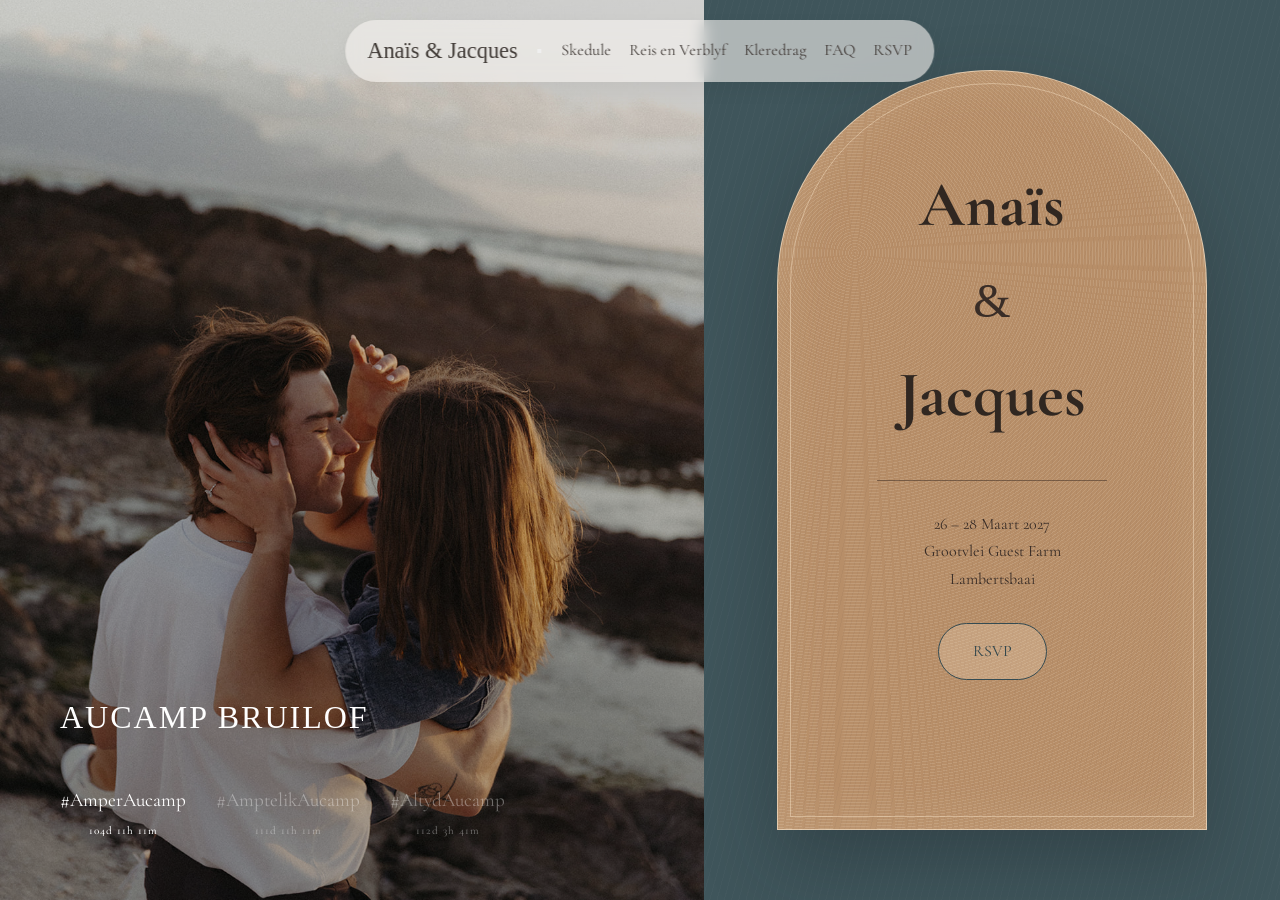
==== commit 1eac7af6: "Final Revisions V2" ====
--- a/index.html
+++ b/index.html
@@ -11,11 +11,14 @@
 </head>
 <body>
 
-<nav class="floating-nav">
+<nav class="floating-nav" aria-label="Main navigation">
     <div class="brand">Anaïs & Jacques</div>
+    <button class="nav-toggle" aria-expanded="false" aria-label="Open navigation menu">
+        <span class="nav-toggle-icon"></span>
+    </button>
     <div class="nav-links">
         <a href="#schedule">Skedule</a>
-        <a href="#travel">Travel</a>
+        <a href="#travel">Reis en Verblyf</a>
         <a href="#kleredrag">Kleredrag</a>
         <a href="#faq">FAQ</a>
         <a href="rsvp.html" class="nav-rsvp">RSVP</a>
@@ -174,7 +177,7 @@
 
                 <div class="dress-grid">
                     <div class="dress-text">
-                        <p>Dink Italian Coastal Elegance - ligte materiale, natuurlike teksture, sagte blompatrone en son-gewaste kluere wat pas by 'n ontspanne Weskus-naweek. Die seremonie vind op die strand plaas, daarom word gemaklike skoene aangemoedig. </p>
+                        <p>Dink Italian Coastal Elegance - ligte materiale, natuurlike teksture, sagte blompatrone en son-gewaste kleure wat pas by 'n ontspanne Weskus-naweek. Die seremonie vind op die strand plaas, daarom word toepaslike skoene aangemoedig. </p>
                     </div>
 
                     <div class="dress-image-wrap">
@@ -213,16 +216,16 @@
 
                 <details>
                     <summary>Wanneer moet ek arriveer / check‑in?</summary>
-                    <p>Gaste word vanaf 2:00 PM op 26 Maart 2026 verwelkom.</p>
+                    <p>Gaste word vanaf 2:00 PM op 26 Maart 2027 verwelkom.</p>
                 </details>
 
                 <details>
                     <summary>Is daar parkering by die venue?</summary>
-                    <p>Ja — daar is parkering op die perseel. Saamry word aangemoedig waar moontlik.</p>
-                </details>
-
-                <details>
-                    <summary>Is daar ’n shuttle vanaf Kaapstad?</summary>
+                    <p>Ja, daar is parkering op die perseel. Saamry word aangemoedig waar moontlik.</p>
+                </details>
+
+                <details>
+                    <summary>Is daar ’n shuttle vanaf Kaapstad Lughawe?</summary>
                     <p>Ons sal ’n shuttle oorweeg indien genoeg gaste dit versoek; merk dit asseblief op jou RSVP.</p>
                 </details>
 
@@ -234,7 +237,7 @@
                 <details>
                     <summary>Waar stuur ek geskenke?</summary>
                     <p>Julle teenwoordigheid is vir ons die grootste geskenk. Vir die wat graag iets ekstra
-                       wil gee, verkies ons n geldige bydrae wat ons kan gebruik vir ons toekoms saam.
+                       wil gee, verkies ons 'n geldelike bydrae wat ons kan gebruik vir ons toekoms saam.
                        Daar sal 'n QR-kode beskikbaar wees vir die wat hiervan gebruik wil maak, maar voel asseblief
                        onder geen verpligting nie.</p>
                 </details>
--- a/css/main.css
+++ b/css/main.css
@@ -114,12 +114,7 @@
 }
 
 .mobile-image:not(.mobile-hero) {
-  min-height: 50vh;
-}
-
-/* Narrower left column for smaller screens */
-
-h1, h2, h3, h4 {
+  min-height: 40vh;
   font-family: 'Playfair Display', serif;
   font-weight: 400;
 }
@@ -231,7 +226,7 @@
 }
 
 .hashtag.greyed-out {
-  opacity: 0.6;
+  opacity: 0.7;
   color: rgba(255, 255, 255, 0.5);
 }
 
@@ -392,19 +387,19 @@
 
 #kleredrag {
   background: linear-gradient(180deg, #cab292 0%, #d5bfa0 44%, #e3d4c2 100%);
-  color: #44382f;
+  color: #3f555b;
 }
 
 #schedule .content-panel h2 {
-  color: #665044;
+  color: #3f555b;
 }
 
 #travel .content-panel h2 {
-  color: #5f5045;
+  color: #3f555b;
 }
 
 #story .content-panel h2 {
-  color: #6a5242;
+  color: #3f555b;
 }
 
 .timeline-item,
@@ -588,7 +583,7 @@
     font-size: 0.9rem;
   }
 
-  .hashtag.greyed-out { opacity: 0.45; }
+  .hashtag.greyed-out { opacity: 0.7; }
 }
 
 .event-body {
@@ -671,11 +666,12 @@
   padding: 140px 30px;
   text-align: center;
   background: linear-gradient(180deg, #eadfce 0%, #d9c2a4 46%, #b99a78 100%);
-  color: #44382f;
+  background-position: center 30%;
+  color: #3f555b;
 }
 
 .weekend-intro h2 {
-  font-size: 5rem;
+  font-size: 4.5rem;
   margin-bottom: 20px;
 }
 
@@ -706,11 +702,11 @@
   margin-top: 0;
   padding: 120px clamp(30px, 8vw, 90px);
   background: linear-gradient(180deg, #b99a78 0%, #d4bea0 38%, #eee5d8 100%);
-  color: #44382f;
+  color: #3f555b;
 }
 
 .faq-section h2 {
-  font-size: 4rem;
+  font-size: 4.5rem;
   text-align: center;
   margin-bottom: 40px;
 }
@@ -736,7 +732,7 @@
   position: relative;
   z-index: 5;
   margin-top: 0;
-  padding: 60px;
+  padding: 10px;
   text-align: center;
   background: linear-gradient(180deg, #eee5d8 0%, #d8c7b2 100%);
   color: #5d4b3f;
@@ -830,6 +826,13 @@
   text-transform: uppercase;
 }
 
+.rsvp-progress strong {
+  font-size: 0.95rem;
+  font-weight: 600;
+  display: inline-block;
+  margin-right: 4px;
+}
+
 .progress-track {
   height: 2px;
   margin-top: 12px;
@@ -1181,6 +1184,7 @@
   footer {
     width: 100%;
     max-width: 100%;
+    min-height: auto;
   }
 
   .hero-photo {
@@ -1192,11 +1196,108 @@
   }
 
   .content-panel {
-    padding: 70px 30px;
+    padding: 48px 30px;
+  }
+
+  .weekend-intro {
+    padding: 10px 30px 40px;
   }
 
   .floating-nav {
+    display: flex;
+    left: auto;
+    right: 20px;
+    transform: none;
+    width: auto;
+    padding: 12px 16px;
+    gap: 12px;
+  }
+
+  .nav-toggle {
+    display: inline-flex;
+  }
+
+  .nav-toggle {
     display: none;
+    border: none;
+    background: rgba(248,246,242,0.6);
+    backdrop-filter: blur(8px);
+    width: 44px;
+    height: 44px;
+    border-radius: 999px;
+    cursor: pointer;
+    display: inline-flex;
+    align-items: center;
+    justify-content: center;
+  }
+
+  .nav-toggle-icon {
+    display: inline-block;
+    width: 22px;
+    height: 2px;
+    background: var(--text);
+    position: relative;
+    transition: transform 180ms ease;
+  }
+
+  .nav-toggle-icon::before,
+  .nav-toggle-icon::after {
+    content: '';
+    position: absolute;
+    left: 0;
+    width: 22px;
+    height: 2px;
+    background: var(--text);
+    transition: transform 180ms ease;
+  }
+
+  .nav-toggle-icon::before {
+    top: -7px;
+  }
+
+  .nav-toggle-icon::after {
+    bottom: -7px;
+  }
+
+  .nav-toggle[aria-expanded="true"] .nav-toggle-icon {
+    transform: rotate(45deg);
+  }
+
+  .nav-toggle[aria-expanded="true"] .nav-toggle-icon::before {
+    transform: rotate(90deg) translateX(7px);
+  }
+
+  .nav-toggle[aria-expanded="true"] .nav-toggle-icon::after {
+    opacity: 0;
+  }
+
+  .nav-links {
+    position: absolute;
+    top: calc(100% + 14px);
+    right: 0;
+    display: none;
+    flex-direction: column;
+    gap: 10px;
+    background: rgba(248,246,242,0.96);
+    backdrop-filter: blur(12px);
+    border-radius: 24px;
+    padding: 18px 18px;
+    min-width: 220px;
+    box-shadow: 0 18px 50px rgba(0,0,0,0.12);
+  }
+
+  .nav-links.expanded {
+    display: flex;
+  }
+
+  .nav-links a {
+    display: block;
+    width: 100%;
+    padding: 10px 0;
+  }
+
+  .nav-links a.nav-rsvp {
+    padding-top: 14px;
   }
 
   .rsvp-layout {
@@ -1217,9 +1318,12 @@
   }
 
   .invitation-arch {
+    display: flex;
+    flex-direction: column;
+    justify-content: space-between;
     width: min(100%, 360px);
     min-height: min(720px, calc(100svh - 56px));
-    padding: clamp(64px, 10vh, 88px) 28px 48px;
+    padding: clamp(54px, 9vh, 72px) 28px;
     border-radius: 190px 190px 0 0;
   }
 
@@ -1250,7 +1354,7 @@
   }
 
   .invitation-arch .btn {
-    margin-top: 24px;
+    margin-top: 0;
   }
 
   .rsvp-layout {
@@ -1308,4 +1412,37 @@
     flex: 1;
     min-width: 0;
   }
-}
+
+  .weekend-intro {
+    padding: 48px 24px 40px;
+  }
+
+  .weekend-intro h2 {
+    font-size: 2.4rem;
+    margin-bottom: 12px;
+  }
+
+  .weekend-intro p {
+    font-size: 0.95rem;
+    margin-bottom: 0;
+  }
+
+  .faq-section {
+    padding: 80px 24px;
+  }
+
+  .right-scroll section,
+  .right-scroll footer {
+    min-height: auto;
+  }
+
+  .content-panel h2 {
+    font-size: 2.4rem;
+    margin-bottom: 24px;
+  }
+
+  .faq-section h2 {
+    font-size: 2.4rem;
+    margin-bottom: 32px;
+  }
+}
